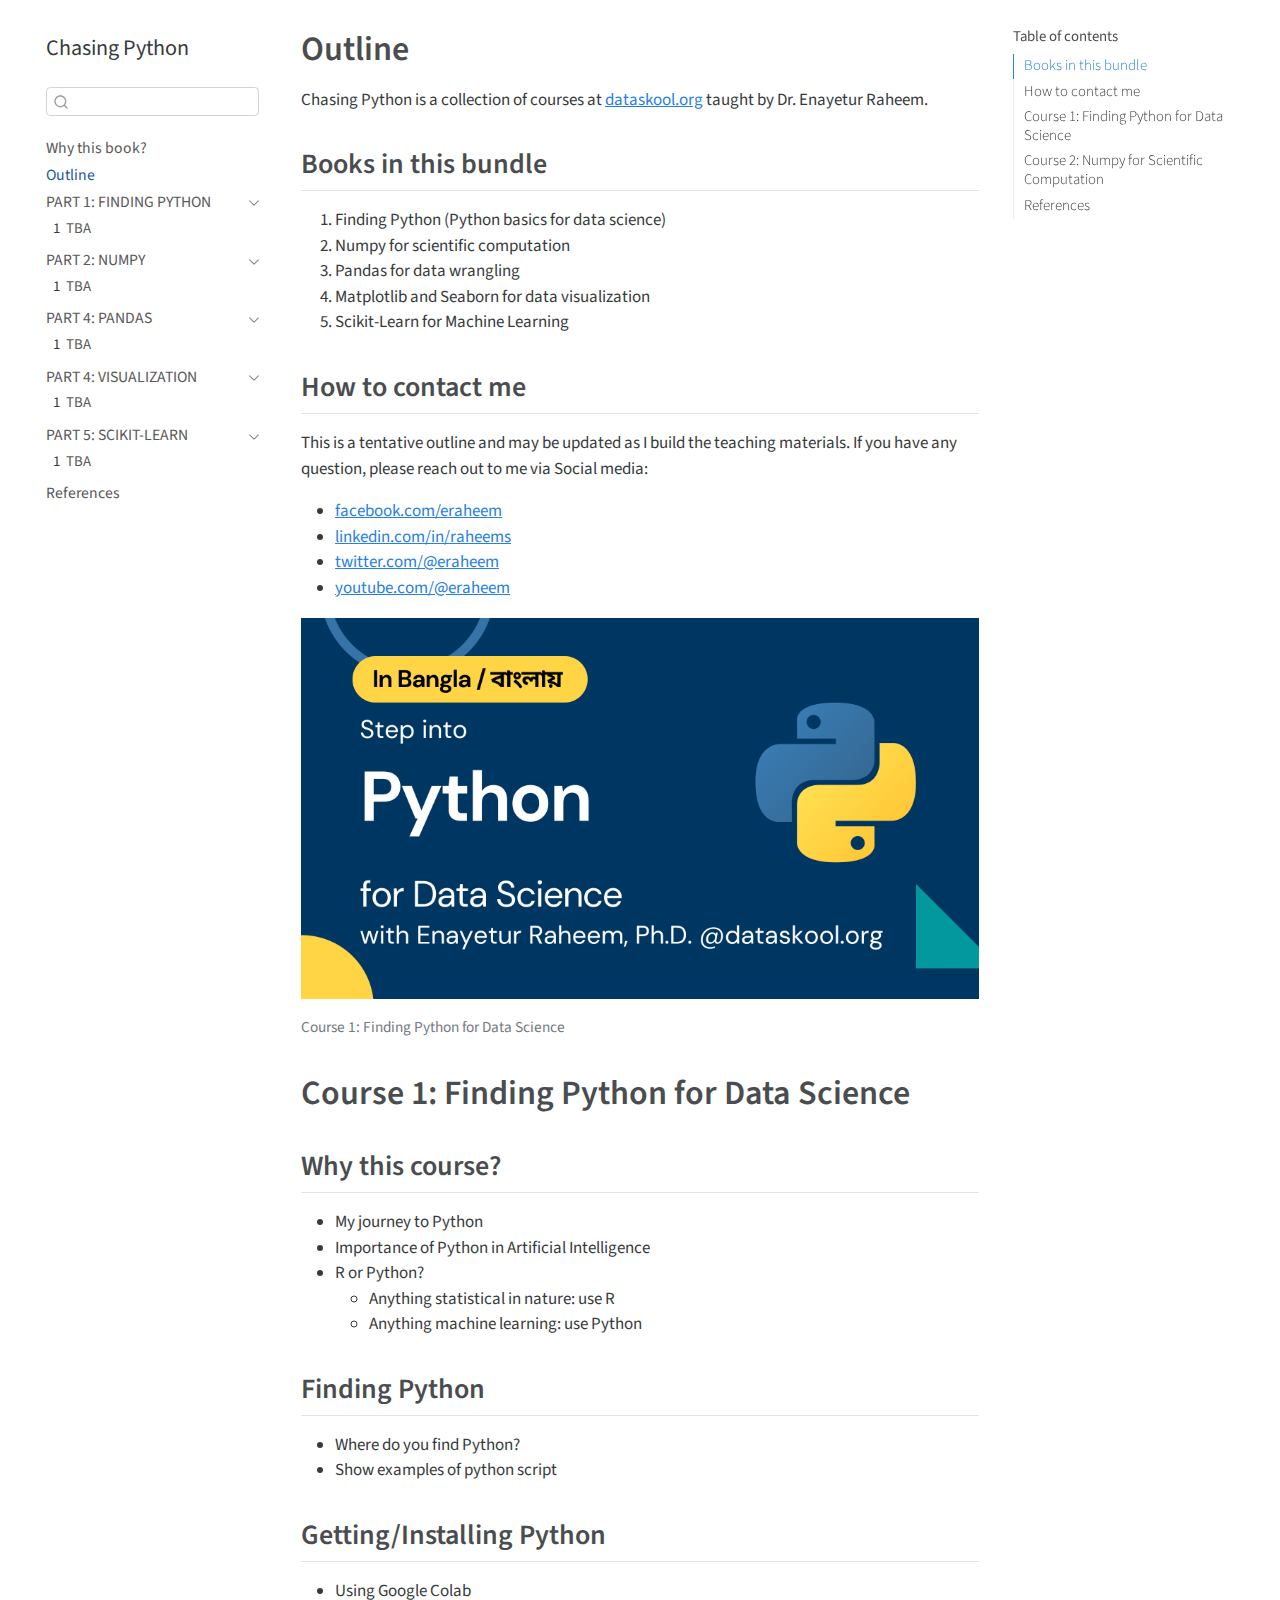
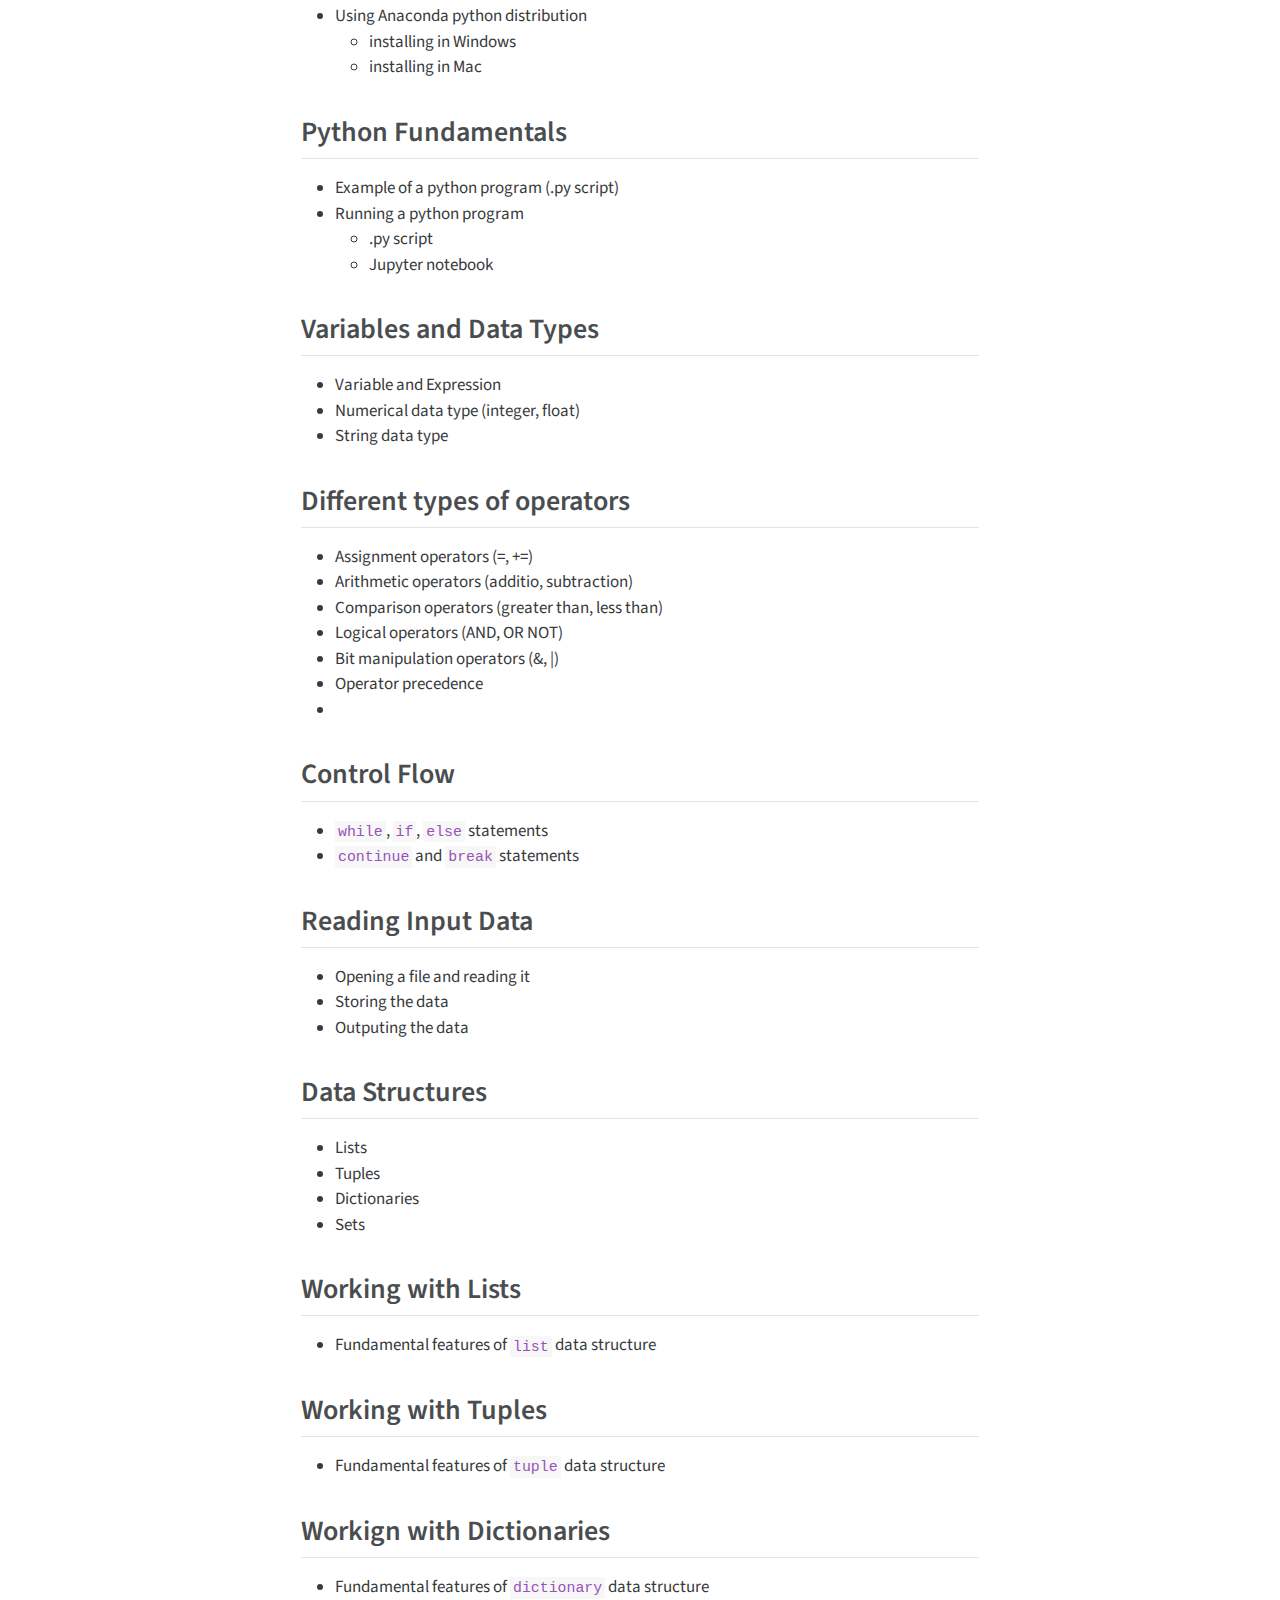
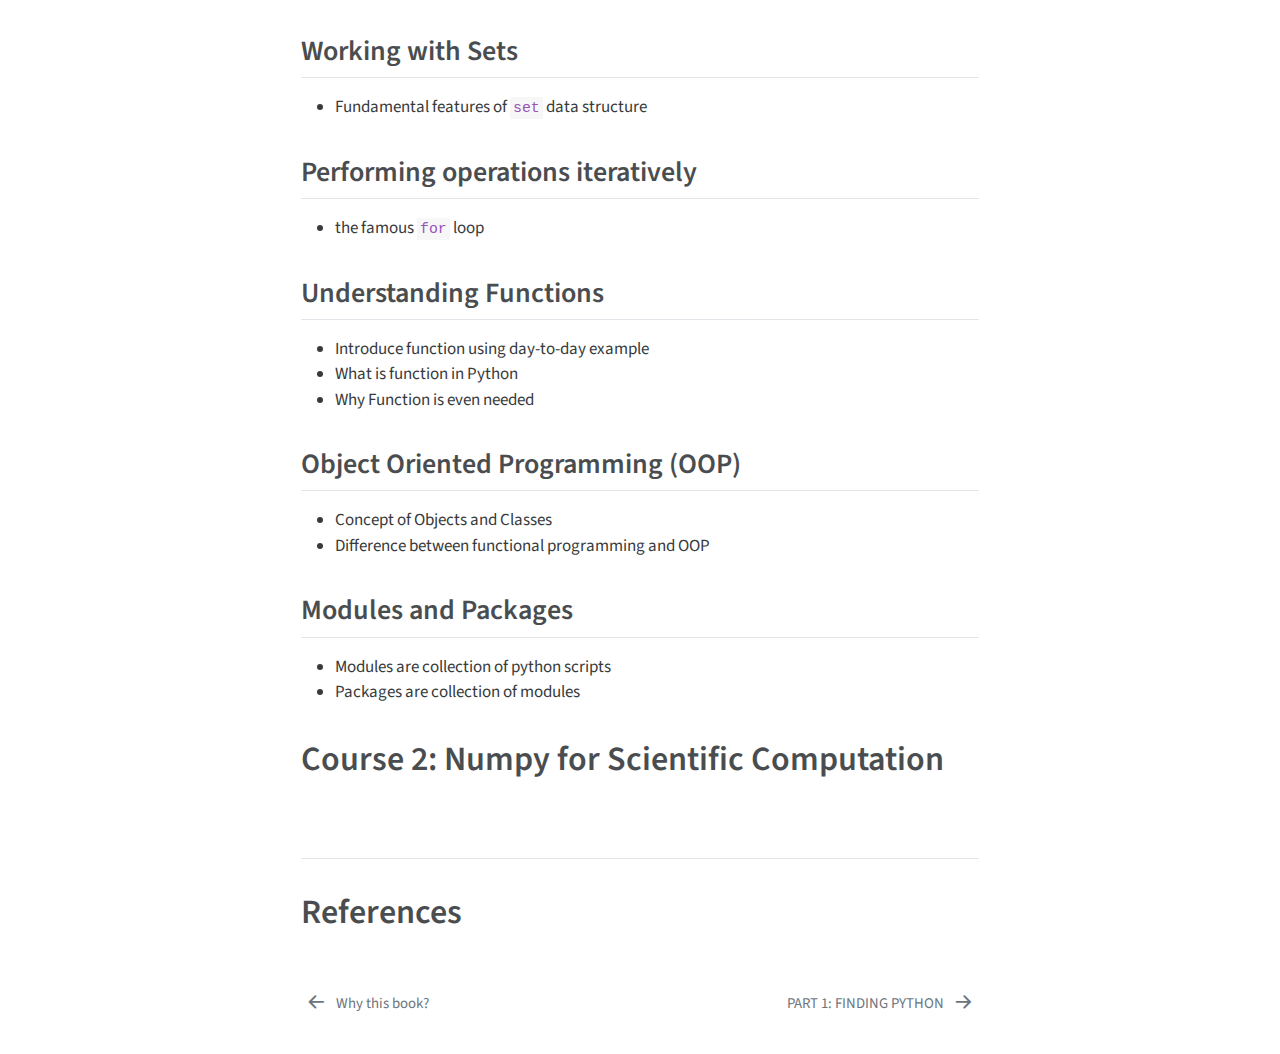
==== _book/outline.html @ 597167da "updated organization" ====
<!DOCTYPE html>
<html xmlns="http://www.w3.org/1999/xhtml" lang="en" xml:lang="en"><head>

<meta charset="utf-8">
<meta name="generator" content="quarto-1.3.353">

<meta name="viewport" content="width=device-width, initial-scale=1.0, user-scalable=yes">


<title>Chasing Python - Outline</title>
<style>
code{white-space: pre-wrap;}
span.smallcaps{font-variant: small-caps;}
div.columns{display: flex; gap: min(4vw, 1.5em);}
div.column{flex: auto; overflow-x: auto;}
div.hanging-indent{margin-left: 1.5em; text-indent: -1.5em;}
ul.task-list{list-style: none;}
ul.task-list li input[type="checkbox"] {
  width: 0.8em;
  margin: 0 0.8em 0.2em -1em; /* quarto-specific, see https://github.com/quarto-dev/quarto-cli/issues/4556 */ 
  vertical-align: middle;
}
/* CSS for citations */
div.csl-bib-body { }
div.csl-entry {
  clear: both;
}
.hanging-indent div.csl-entry {
  margin-left:2em;
  text-indent:-2em;
}
div.csl-left-margin {
  min-width:2em;
  float:left;
}
div.csl-right-inline {
  margin-left:2em;
  padding-left:1em;
}
div.csl-indent {
  margin-left: 2em;
}</style>


<script src="site_libs/quarto-nav/quarto-nav.js"></script>
<script src="site_libs/quarto-nav/headroom.min.js"></script>
<script src="site_libs/clipboard/clipboard.min.js"></script>
<script src="site_libs/quarto-search/autocomplete.umd.js"></script>
<script src="site_libs/quarto-search/fuse.min.js"></script>
<script src="site_libs/quarto-search/quarto-search.js"></script>
<meta name="quarto:offset" content="./">
<link href="./python.html" rel="next">
<link href="./index.html" rel="prev">
<script src="site_libs/quarto-html/quarto.js"></script>
<script src="site_libs/quarto-html/popper.min.js"></script>
<script src="site_libs/quarto-html/tippy.umd.min.js"></script>
<script src="site_libs/quarto-html/anchor.min.js"></script>
<link href="site_libs/quarto-html/tippy.css" rel="stylesheet">
<link href="site_libs/quarto-html/quarto-syntax-highlighting.css" rel="stylesheet" id="quarto-text-highlighting-styles">
<script src="site_libs/bootstrap/bootstrap.min.js"></script>
<link href="site_libs/bootstrap/bootstrap-icons.css" rel="stylesheet">
<link href="site_libs/bootstrap/bootstrap.min.css" rel="stylesheet" id="quarto-bootstrap" data-mode="light">
<script id="quarto-search-options" type="application/json">{
  "location": "sidebar",
  "copy-button": false,
  "collapse-after": 3,
  "panel-placement": "start",
  "type": "textbox",
  "limit": 20,
  "language": {
    "search-no-results-text": "No results",
    "search-matching-documents-text": "matching documents",
    "search-copy-link-title": "Copy link to search",
    "search-hide-matches-text": "Hide additional matches",
    "search-more-match-text": "more match in this document",
    "search-more-matches-text": "more matches in this document",
    "search-clear-button-title": "Clear",
    "search-detached-cancel-button-title": "Cancel",
    "search-submit-button-title": "Submit"
  }
}</script>


</head>

<body class="nav-sidebar floating">

<div id="quarto-search-results"></div>
  <header id="quarto-header" class="headroom fixed-top">
  <nav class="quarto-secondary-nav">
    <div class="container-fluid d-flex">
      <button type="button" class="quarto-btn-toggle btn" data-bs-toggle="collapse" data-bs-target="#quarto-sidebar,#quarto-sidebar-glass" aria-controls="quarto-sidebar" aria-expanded="false" aria-label="Toggle sidebar navigation" onclick="if (window.quartoToggleHeadroom) { window.quartoToggleHeadroom(); }">
        <i class="bi bi-layout-text-sidebar-reverse"></i>
      </button>
      <nav class="quarto-page-breadcrumbs" aria-label="breadcrumb"><ol class="breadcrumb"><li class="breadcrumb-item"><a href="./outline.html">Outline</a></li></ol></nav>
      <a class="flex-grow-1" role="button" data-bs-toggle="collapse" data-bs-target="#quarto-sidebar,#quarto-sidebar-glass" aria-controls="quarto-sidebar" aria-expanded="false" aria-label="Toggle sidebar navigation" onclick="if (window.quartoToggleHeadroom) { window.quartoToggleHeadroom(); }">      
      </a>
      <button type="button" class="btn quarto-search-button" aria-label="Search" onclick="window.quartoOpenSearch();">
        <i class="bi bi-search"></i>
      </button>
    </div>
  </nav>
</header>
<!-- content -->
<div id="quarto-content" class="quarto-container page-columns page-rows-contents page-layout-article">
<!-- sidebar -->
  <nav id="quarto-sidebar" class="sidebar collapse collapse-horizontal sidebar-navigation floating overflow-auto">
    <div class="pt-lg-2 mt-2 text-left sidebar-header">
    <div class="sidebar-title mb-0 py-0">
      <a href="./">Chasing Python</a> 
    </div>
      </div>
        <div class="mt-2 flex-shrink-0 align-items-center">
        <div class="sidebar-search">
        <div id="quarto-search" class="" title="Search"></div>
        </div>
        </div>
    <div class="sidebar-menu-container"> 
    <ul class="list-unstyled mt-1">
        <li class="sidebar-item">
  <div class="sidebar-item-container"> 
  <a href="./index.html" class="sidebar-item-text sidebar-link">
 <span class="menu-text">Why this book?</span></a>
  </div>
</li>
        <li class="sidebar-item">
  <div class="sidebar-item-container"> 
  <a href="./outline.html" class="sidebar-item-text sidebar-link active">
 <span class="menu-text">Outline</span></a>
  </div>
</li>
        <li class="sidebar-item sidebar-item-section">
      <div class="sidebar-item-container"> 
            <a href="./python.html" class="sidebar-item-text sidebar-link">
 <span class="menu-text">PART 1: FINDING PYTHON</span></a>
          <a class="sidebar-item-toggle text-start" data-bs-toggle="collapse" data-bs-target="#quarto-sidebar-section-1" aria-expanded="true" aria-label="Toggle section">
            <i class="bi bi-chevron-right ms-2"></i>
          </a> 
      </div>
      <ul id="quarto-sidebar-section-1" class="collapse list-unstyled sidebar-section depth1 show">  
          <li class="sidebar-item">
  <div class="sidebar-item-container"> 
  <a href="./tba.html" class="sidebar-item-text sidebar-link">
 <span class="menu-text"><span class="chapter-number">1</span>&nbsp; <span class="chapter-title">TBA</span></span></a>
  </div>
</li>
      </ul>
  </li>
        <li class="sidebar-item sidebar-item-section">
      <div class="sidebar-item-container"> 
            <a href="./numpy.html" class="sidebar-item-text sidebar-link">
 <span class="menu-text">PART 2: NUMPY</span></a>
          <a class="sidebar-item-toggle text-start" data-bs-toggle="collapse" data-bs-target="#quarto-sidebar-section-2" aria-expanded="true" aria-label="Toggle section">
            <i class="bi bi-chevron-right ms-2"></i>
          </a> 
      </div>
      <ul id="quarto-sidebar-section-2" class="collapse list-unstyled sidebar-section depth1 show">  
          <li class="sidebar-item">
  <div class="sidebar-item-container"> 
  <a href="./tba.html" class="sidebar-item-text sidebar-link">
 <span class="menu-text"><span class="chapter-number">1</span>&nbsp; <span class="chapter-title">TBA</span></span></a>
  </div>
</li>
      </ul>
  </li>
        <li class="sidebar-item sidebar-item-section">
      <div class="sidebar-item-container"> 
            <a href="./pandas.html" class="sidebar-item-text sidebar-link">
 <span class="menu-text">PART 4: PANDAS</span></a>
          <a class="sidebar-item-toggle text-start" data-bs-toggle="collapse" data-bs-target="#quarto-sidebar-section-3" aria-expanded="true" aria-label="Toggle section">
            <i class="bi bi-chevron-right ms-2"></i>
          </a> 
      </div>
      <ul id="quarto-sidebar-section-3" class="collapse list-unstyled sidebar-section depth1 show">  
          <li class="sidebar-item">
  <div class="sidebar-item-container"> 
  <a href="./tba.html" class="sidebar-item-text sidebar-link">
 <span class="menu-text"><span class="chapter-number">1</span>&nbsp; <span class="chapter-title">TBA</span></span></a>
  </div>
</li>
      </ul>
  </li>
        <li class="sidebar-item sidebar-item-section">
      <div class="sidebar-item-container"> 
            <a href="./viz.html" class="sidebar-item-text sidebar-link">
 <span class="menu-text">PART 4: VISUALIZATION</span></a>
          <a class="sidebar-item-toggle text-start" data-bs-toggle="collapse" data-bs-target="#quarto-sidebar-section-4" aria-expanded="true" aria-label="Toggle section">
            <i class="bi bi-chevron-right ms-2"></i>
          </a> 
      </div>
      <ul id="quarto-sidebar-section-4" class="collapse list-unstyled sidebar-section depth1 show">  
          <li class="sidebar-item">
  <div class="sidebar-item-container"> 
  <a href="./tba.html" class="sidebar-item-text sidebar-link">
 <span class="menu-text"><span class="chapter-number">1</span>&nbsp; <span class="chapter-title">TBA</span></span></a>
  </div>
</li>
      </ul>
  </li>
        <li class="sidebar-item sidebar-item-section">
      <div class="sidebar-item-container"> 
            <a href="./sklearn.html" class="sidebar-item-text sidebar-link">
 <span class="menu-text">PART 5: SCIKIT-LEARN</span></a>
          <a class="sidebar-item-toggle text-start" data-bs-toggle="collapse" data-bs-target="#quarto-sidebar-section-5" aria-expanded="true" aria-label="Toggle section">
            <i class="bi bi-chevron-right ms-2"></i>
          </a> 
      </div>
      <ul id="quarto-sidebar-section-5" class="collapse list-unstyled sidebar-section depth1 show">  
          <li class="sidebar-item">
  <div class="sidebar-item-container"> 
  <a href="./tba.html" class="sidebar-item-text sidebar-link">
 <span class="menu-text"><span class="chapter-number">1</span>&nbsp; <span class="chapter-title">TBA</span></span></a>
  </div>
</li>
      </ul>
  </li>
        <li class="sidebar-item">
  <div class="sidebar-item-container"> 
  <a href="./references.html" class="sidebar-item-text sidebar-link">
 <span class="menu-text">References</span></a>
  </div>
</li>
    </ul>
    </div>
</nav>
<div id="quarto-sidebar-glass" data-bs-toggle="collapse" data-bs-target="#quarto-sidebar,#quarto-sidebar-glass"></div>
<!-- margin-sidebar -->
    <div id="quarto-margin-sidebar" class="sidebar margin-sidebar">
        <nav id="TOC" role="doc-toc" class="toc-active">
    <h2 id="toc-title">Table of contents</h2>
   
  <ul>
  <li><a href="#books-in-this-bundle" id="toc-books-in-this-bundle" class="nav-link active" data-scroll-target="#books-in-this-bundle">Books in this bundle</a></li>
  <li><a href="#how-to-contact-me" id="toc-how-to-contact-me" class="nav-link" data-scroll-target="#how-to-contact-me">How to contact me</a></li>
  <li><a href="#course-1-finding-python-for-data-science" id="toc-course-1-finding-python-for-data-science" class="nav-link" data-scroll-target="#course-1-finding-python-for-data-science">Course 1: Finding Python for Data Science</a>
  <ul class="collapse">
  <li><a href="#why-this-course" id="toc-why-this-course" class="nav-link" data-scroll-target="#why-this-course">Why this course?</a></li>
  <li><a href="#finding-python" id="toc-finding-python" class="nav-link" data-scroll-target="#finding-python">Finding Python</a></li>
  <li><a href="#gettinginstalling-python" id="toc-gettinginstalling-python" class="nav-link" data-scroll-target="#gettinginstalling-python">Getting/Installing Python</a></li>
  <li><a href="#python-fundamentals" id="toc-python-fundamentals" class="nav-link" data-scroll-target="#python-fundamentals">Python Fundamentals</a></li>
  <li><a href="#variables-and-data-types" id="toc-variables-and-data-types" class="nav-link" data-scroll-target="#variables-and-data-types">Variables and Data Types</a></li>
  <li><a href="#different-types-of-operators" id="toc-different-types-of-operators" class="nav-link" data-scroll-target="#different-types-of-operators">Different types of operators</a></li>
  <li><a href="#control-flow" id="toc-control-flow" class="nav-link" data-scroll-target="#control-flow">Control Flow</a></li>
  <li><a href="#reading-input-data" id="toc-reading-input-data" class="nav-link" data-scroll-target="#reading-input-data">Reading Input Data</a></li>
  <li><a href="#data-structures" id="toc-data-structures" class="nav-link" data-scroll-target="#data-structures">Data Structures</a></li>
  <li><a href="#working-with-lists" id="toc-working-with-lists" class="nav-link" data-scroll-target="#working-with-lists">Working with Lists</a></li>
  <li><a href="#working-with-tuples" id="toc-working-with-tuples" class="nav-link" data-scroll-target="#working-with-tuples">Working with Tuples</a></li>
  <li><a href="#workign-with-dictionaries" id="toc-workign-with-dictionaries" class="nav-link" data-scroll-target="#workign-with-dictionaries">Workign with Dictionaries</a></li>
  <li><a href="#working-with-sets" id="toc-working-with-sets" class="nav-link" data-scroll-target="#working-with-sets">Working with Sets</a></li>
  <li><a href="#performing-operations-iteratively" id="toc-performing-operations-iteratively" class="nav-link" data-scroll-target="#performing-operations-iteratively">Performing operations iteratively</a></li>
  <li><a href="#understanding-functions" id="toc-understanding-functions" class="nav-link" data-scroll-target="#understanding-functions">Understanding Functions</a></li>
  <li><a href="#object-oriented-programming-oop" id="toc-object-oriented-programming-oop" class="nav-link" data-scroll-target="#object-oriented-programming-oop">Object Oriented Programming (OOP)</a></li>
  <li><a href="#modules-and-packages" id="toc-modules-and-packages" class="nav-link" data-scroll-target="#modules-and-packages">Modules and Packages</a></li>
  </ul></li>
  <li><a href="#course-2-numpy-for-scientific-computation" id="toc-course-2-numpy-for-scientific-computation" class="nav-link" data-scroll-target="#course-2-numpy-for-scientific-computation">Course 2: Numpy for Scientific Computation</a>
  <ul class="collapse">
  <li><a href="#section" id="toc-section" class="nav-link" data-scroll-target="#section"></a></li>
  </ul></li>
  <li><a href="#references" id="toc-references" class="nav-link" data-scroll-target="#references">References</a></li>
  </ul>
</nav>
    </div>
<!-- main -->
<main class="content" id="quarto-document-content">

<header id="title-block-header" class="quarto-title-block default">
<div class="quarto-title">
<h1 class="title">Outline</h1>
</div>



<div class="quarto-title-meta">

    
  
    
  </div>
  

</header>

<p>Chasing Python is a collection of courses at <a href="https://dataskool.org/courses/python" target="_blank">dataskool.org</a> taught by Dr.&nbsp;Enayetur Raheem.</p>
<section id="books-in-this-bundle" class="level2">
<h2 class="anchored" data-anchor-id="books-in-this-bundle">Books in this bundle</h2>
<ol type="1">
<li>Finding Python (Python basics for data science)</li>
<li>Numpy for scientific computation</li>
<li>Pandas for data wrangling</li>
<li>Matplotlib and Seaborn for data visualization</li>
<li>Scikit-Learn for Machine Learning</li>
</ol>
</section>
<section id="how-to-contact-me" class="level2">
<h2 class="anchored" data-anchor-id="how-to-contact-me">How to contact me</h2>
<p>This is a tentative outline and may be updated as I build the teaching materials. If you have any question, please reach out to me via Social media:</p>
<ul>
<li><a href="https://facebook.com/eraheem" target="_blank">facebook.com/eraheem</a></li>
<li><a href="https://linkedin.com/in/raheems" target="_blank">linkedin.com/in/raheems</a></li>
<li><a href="https://twitter.com/@eraheem" target="_blank">twitter.com/@eraheem</a></li>
<li><a href="https://youtube.com/@eraheem" target="_blank">youtube.com/@eraheem</a></li>
</ul>
<div class="quarto-figure quarto-figure-center">
<figure class="figure">
<p><img src="images/python-course-card.png" class="img-fluid figure-img"></p>
<figcaption class="figure-caption">Course 1: Finding Python for Data Science</figcaption>
</figure>
</div>
</section>
<section id="course-1-finding-python-for-data-science" class="level1">
<h1>Course 1: Finding Python for Data Science</h1>
<section id="why-this-course" class="level2">
<h2 class="anchored" data-anchor-id="why-this-course">Why this course?</h2>
<ul>
<li>My journey to Python</li>
<li>Importance of Python in Artificial Intelligence</li>
<li>R or Python?
<ul>
<li>Anything statistical in nature: use R</li>
<li>Anything machine learning: use Python</li>
</ul></li>
</ul>
</section>
<section id="finding-python" class="level2">
<h2 class="anchored" data-anchor-id="finding-python">Finding Python</h2>
<ul>
<li>Where do you find Python?</li>
<li>Show examples of python script</li>
</ul>
</section>
<section id="gettinginstalling-python" class="level2">
<h2 class="anchored" data-anchor-id="gettinginstalling-python">Getting/Installing Python</h2>
<ul>
<li>Using Google Colab</li>
<li>Using Anaconda python distribution
<ul>
<li>installing in Windows</li>
<li>installing in Mac</li>
</ul></li>
</ul>
</section>
<section id="python-fundamentals" class="level2">
<h2 class="anchored" data-anchor-id="python-fundamentals">Python Fundamentals</h2>
<ul>
<li>Example of a python program (.py script)</li>
<li>Running a python program
<ul>
<li>.py script</li>
<li>Jupyter notebook</li>
</ul></li>
</ul>
</section>
<section id="variables-and-data-types" class="level2">
<h2 class="anchored" data-anchor-id="variables-and-data-types">Variables and Data Types</h2>
<ul>
<li>Variable and Expression</li>
<li>Numerical data type (integer, float)</li>
<li>String data type</li>
</ul>
</section>
<section id="different-types-of-operators" class="level2">
<h2 class="anchored" data-anchor-id="different-types-of-operators">Different types of operators</h2>
<ul>
<li>Assignment operators (=, +=)</li>
<li>Arithmetic operators (additio, subtraction)</li>
<li>Comparison operators (greater than, less than)</li>
<li>Logical operators (AND, OR NOT)</li>
<li>Bit manipulation operators (&amp;, |)</li>
<li>Operator precedence</li>
<li></li>
</ul>
</section>
<section id="control-flow" class="level2">
<h2 class="anchored" data-anchor-id="control-flow">Control Flow</h2>
<ul>
<li><code>while</code>, <code>if</code>, <code>else</code> statements</li>
<li><code>continue</code> and <code>break</code> statements</li>
</ul>
</section>
<section id="reading-input-data" class="level2">
<h2 class="anchored" data-anchor-id="reading-input-data">Reading Input Data</h2>
<ul>
<li>Opening a file and reading it</li>
<li>Storing the data</li>
<li>Outputing the data</li>
</ul>
</section>
<section id="data-structures" class="level2">
<h2 class="anchored" data-anchor-id="data-structures">Data Structures</h2>
<ul>
<li>Lists</li>
<li>Tuples</li>
<li>Dictionaries</li>
<li>Sets</li>
</ul>
</section>
<section id="working-with-lists" class="level2">
<h2 class="anchored" data-anchor-id="working-with-lists">Working with Lists</h2>
<ul>
<li>Fundamental features of <code>list</code> data structure</li>
</ul>
</section>
<section id="working-with-tuples" class="level2">
<h2 class="anchored" data-anchor-id="working-with-tuples">Working with Tuples</h2>
<ul>
<li>Fundamental features of <code>tuple</code> data structure</li>
</ul>
</section>
<section id="workign-with-dictionaries" class="level2">
<h2 class="anchored" data-anchor-id="workign-with-dictionaries">Workign with Dictionaries</h2>
<ul>
<li>Fundamental features of <code>dictionary</code> data structure</li>
</ul>
</section>
<section id="working-with-sets" class="level2">
<h2 class="anchored" data-anchor-id="working-with-sets">Working with Sets</h2>
<ul>
<li>Fundamental features of <code>set</code> data structure</li>
</ul>
</section>
<section id="performing-operations-iteratively" class="level2">
<h2 class="anchored" data-anchor-id="performing-operations-iteratively">Performing operations iteratively</h2>
<ul>
<li>the famous <code>for</code> loop</li>
</ul>
</section>
<section id="understanding-functions" class="level2">
<h2 class="anchored" data-anchor-id="understanding-functions">Understanding Functions</h2>
<ul>
<li>Introduce function using day-to-day example</li>
<li>What is function in Python</li>
<li>Why Function is even needed</li>
</ul>
</section>
<section id="object-oriented-programming-oop" class="level2">
<h2 class="anchored" data-anchor-id="object-oriented-programming-oop">Object Oriented Programming (OOP)</h2>
<ul>
<li>Concept of Objects and Classes</li>
<li>Difference between functional programming and OOP</li>
</ul>
</section>
<section id="modules-and-packages" class="level2">
<h2 class="anchored" data-anchor-id="modules-and-packages">Modules and Packages</h2>
<ul>
<li>Modules are collection of python scripts</li>
<li>Packages are collection of modules</li>
</ul>
</section>
</section>
<section id="course-2-numpy-for-scientific-computation" class="level1">
<h1>Course 2: Numpy for Scientific Computation</h1>
<section id="section" class="level2">
<h2 class="anchored" data-anchor-id="section"></h2>
</section>
</section>
<section id="references" class="level1 unnumbered">
<h1 class="unnumbered">References</h1>
<div id="refs" role="list" style="display: none">

</div>


</section>

</main> <!-- /main -->
<script id="quarto-html-after-body" type="application/javascript">
window.document.addEventListener("DOMContentLoaded", function (event) {
  const toggleBodyColorMode = (bsSheetEl) => {
    const mode = bsSheetEl.getAttribute("data-mode");
    const bodyEl = window.document.querySelector("body");
    if (mode === "dark") {
      bodyEl.classList.add("quarto-dark");
      bodyEl.classList.remove("quarto-light");
    } else {
      bodyEl.classList.add("quarto-light");
      bodyEl.classList.remove("quarto-dark");
    }
  }
  const toggleBodyColorPrimary = () => {
    const bsSheetEl = window.document.querySelector("link#quarto-bootstrap");
    if (bsSheetEl) {
      toggleBodyColorMode(bsSheetEl);
    }
  }
  toggleBodyColorPrimary();  
  const icon = "";
  const anchorJS = new window.AnchorJS();
  anchorJS.options = {
    placement: 'right',
    icon: icon
  };
  anchorJS.add('.anchored');
  const isCodeAnnotation = (el) => {
    for (const clz of el.classList) {
      if (clz.startsWith('code-annotation-')) {                     
        return true;
      }
    }
    return false;
  }
  const clipboard = new window.ClipboardJS('.code-copy-button', {
    text: function(trigger) {
      const codeEl = trigger.previousElementSibling.cloneNode(true);
      for (const childEl of codeEl.children) {
        if (isCodeAnnotation(childEl)) {
          childEl.remove();
        }
      }
      return codeEl.innerText;
    }
  });
  clipboard.on('success', function(e) {
    // button target
    const button = e.trigger;
    // don't keep focus
    button.blur();
    // flash "checked"
    button.classList.add('code-copy-button-checked');
    var currentTitle = button.getAttribute("title");
    button.setAttribute("title", "Copied!");
    let tooltip;
    if (window.bootstrap) {
      button.setAttribute("data-bs-toggle", "tooltip");
      button.setAttribute("data-bs-placement", "left");
      button.setAttribute("data-bs-title", "Copied!");
      tooltip = new bootstrap.Tooltip(button, 
        { trigger: "manual", 
          customClass: "code-copy-button-tooltip",
          offset: [0, -8]});
      tooltip.show();    
    }
    setTimeout(function() {
      if (tooltip) {
        tooltip.hide();
        button.removeAttribute("data-bs-title");
        button.removeAttribute("data-bs-toggle");
        button.removeAttribute("data-bs-placement");
      }
      button.setAttribute("title", currentTitle);
      button.classList.remove('code-copy-button-checked');
    }, 1000);
    // clear code selection
    e.clearSelection();
  });
  function tippyHover(el, contentFn) {
    const config = {
      allowHTML: true,
      content: contentFn,
      maxWidth: 500,
      delay: 100,
      arrow: false,
      appendTo: function(el) {
          return el.parentElement;
      },
      interactive: true,
      interactiveBorder: 10,
      theme: 'quarto',
      placement: 'bottom-start'
    };
    window.tippy(el, config); 
  }
  const noterefs = window.document.querySelectorAll('a[role="doc-noteref"]');
  for (var i=0; i<noterefs.length; i++) {
    const ref = noterefs[i];
    tippyHover(ref, function() {
      // use id or data attribute instead here
      let href = ref.getAttribute('data-footnote-href') || ref.getAttribute('href');
      try { href = new URL(href).hash; } catch {}
      const id = href.replace(/^#\/?/, "");
      const note = window.document.getElementById(id);
      return note.innerHTML;
    });
  }
      let selectedAnnoteEl;
      const selectorForAnnotation = ( cell, annotation) => {
        let cellAttr = 'data-code-cell="' + cell + '"';
        let lineAttr = 'data-code-annotation="' +  annotation + '"';
        const selector = 'span[' + cellAttr + '][' + lineAttr + ']';
        return selector;
      }
      const selectCodeLines = (annoteEl) => {
        const doc = window.document;
        const targetCell = annoteEl.getAttribute("data-target-cell");
        const targetAnnotation = annoteEl.getAttribute("data-target-annotation");
        const annoteSpan = window.document.querySelector(selectorForAnnotation(targetCell, targetAnnotation));
        const lines = annoteSpan.getAttribute("data-code-lines").split(",");
        const lineIds = lines.map((line) => {
          return targetCell + "-" + line;
        })
        let top = null;
        let height = null;
        let parent = null;
        if (lineIds.length > 0) {
            //compute the position of the single el (top and bottom and make a div)
            const el = window.document.getElementById(lineIds[0]);
            top = el.offsetTop;
            height = el.offsetHeight;
            parent = el.parentElement.parentElement;
          if (lineIds.length > 1) {
            const lastEl = window.document.getElementById(lineIds[lineIds.length - 1]);
            const bottom = lastEl.offsetTop + lastEl.offsetHeight;
            height = bottom - top;
          }
          if (top !== null && height !== null && parent !== null) {
            // cook up a div (if necessary) and position it 
            let div = window.document.getElementById("code-annotation-line-highlight");
            if (div === null) {
              div = window.document.createElement("div");
              div.setAttribute("id", "code-annotation-line-highlight");
              div.style.position = 'absolute';
              parent.appendChild(div);
            }
            div.style.top = top - 2 + "px";
            div.style.height = height + 4 + "px";
            let gutterDiv = window.document.getElementById("code-annotation-line-highlight-gutter");
            if (gutterDiv === null) {
              gutterDiv = window.document.createElement("div");
              gutterDiv.setAttribute("id", "code-annotation-line-highlight-gutter");
              gutterDiv.style.position = 'absolute';
              const codeCell = window.document.getElementById(targetCell);
              const gutter = codeCell.querySelector('.code-annotation-gutter');
              gutter.appendChild(gutterDiv);
            }
            gutterDiv.style.top = top - 2 + "px";
            gutterDiv.style.height = height + 4 + "px";
          }
          selectedAnnoteEl = annoteEl;
        }
      };
      const unselectCodeLines = () => {
        const elementsIds = ["code-annotation-line-highlight", "code-annotation-line-highlight-gutter"];
        elementsIds.forEach((elId) => {
          const div = window.document.getElementById(elId);
          if (div) {
            div.remove();
          }
        });
        selectedAnnoteEl = undefined;
      };
      // Attach click handler to the DT
      const annoteDls = window.document.querySelectorAll('dt[data-target-cell]');
      for (const annoteDlNode of annoteDls) {
        annoteDlNode.addEventListener('click', (event) => {
          const clickedEl = event.target;
          if (clickedEl !== selectedAnnoteEl) {
            unselectCodeLines();
            const activeEl = window.document.querySelector('dt[data-target-cell].code-annotation-active');
            if (activeEl) {
              activeEl.classList.remove('code-annotation-active');
            }
            selectCodeLines(clickedEl);
            clickedEl.classList.add('code-annotation-active');
          } else {
            // Unselect the line
            unselectCodeLines();
            clickedEl.classList.remove('code-annotation-active');
          }
        });
      }
  const findCites = (el) => {
    const parentEl = el.parentElement;
    if (parentEl) {
      const cites = parentEl.dataset.cites;
      if (cites) {
        return {
          el,
          cites: cites.split(' ')
        };
      } else {
        return findCites(el.parentElement)
      }
    } else {
      return undefined;
    }
  };
  var bibliorefs = window.document.querySelectorAll('a[role="doc-biblioref"]');
  for (var i=0; i<bibliorefs.length; i++) {
    const ref = bibliorefs[i];
    const citeInfo = findCites(ref);
    if (citeInfo) {
      tippyHover(citeInfo.el, function() {
        var popup = window.document.createElement('div');
        citeInfo.cites.forEach(function(cite) {
          var citeDiv = window.document.createElement('div');
          citeDiv.classList.add('hanging-indent');
          citeDiv.classList.add('csl-entry');
          var biblioDiv = window.document.getElementById('ref-' + cite);
          if (biblioDiv) {
            citeDiv.innerHTML = biblioDiv.innerHTML;
          }
          popup.appendChild(citeDiv);
        });
        return popup.innerHTML;
      });
    }
  }
});
</script>
<nav class="page-navigation">
  <div class="nav-page nav-page-previous">
      <a href="./index.html" class="pagination-link">
        <i class="bi bi-arrow-left-short"></i> <span class="nav-page-text">Why this book?</span>
      </a>          
  </div>
  <div class="nav-page nav-page-next">
      <a href="./python.html" class="pagination-link">
        <span class="nav-page-text">PART 1: FINDING PYTHON</span> <i class="bi bi-arrow-right-short"></i>
      </a>
  </div>
</nav>
</div> <!-- /content -->



</body></html>
---- _book/site_libs/quarto-html/tippy.css ----
.tippy-box[data-animation=fade][data-state=hidden]{opacity:0}[data-tippy-root]{max-width:calc(100vw - 10px)}.tippy-box{position:relative;background-color:#333;color:#fff;border-radius:4px;font-size:14px;line-height:1.4;white-space:normal;outline:0;transition-property:transform,visibility,opacity}.tippy-box[data-placement^=top]>.tippy-arrow{bottom:0}.tippy-box[data-placement^=top]>.tippy-arrow:before{bottom:-7px;left:0;border-width:8px 8px 0;border-top-color:initial;transform-origin:center top}.tippy-box[data-placement^=bottom]>.tippy-arrow{top:0}.tippy-box[data-placement^=bottom]>.tippy-arrow:before{top:-7px;left:0;border-width:0 8px 8px;border-bottom-color:initial;transform-origin:center bottom}.tippy-box[data-placement^=left]>.tippy-arrow{right:0}.tippy-box[data-placement^=left]>.tippy-arrow:before{border-width:8px 0 8px 8px;border-left-color:initial;right:-7px;transform-origin:center left}.tippy-box[data-placement^=right]>.tippy-arrow{left:0}.tippy-box[data-placement^=right]>.tippy-arrow:before{left:-7px;border-width:8px 8px 8px 0;border-right-color:initial;transform-origin:center right}.tippy-box[data-inertia][data-state=visible]{transition-timing-function:cubic-bezier(.54,1.5,.38,1.11)}.tippy-arrow{width:16px;height:16px;color:#333}.tippy-arrow:before{content:"";position:absolute;border-color:transparent;border-style:solid}.tippy-content{position:relative;padding:5px 9px;z-index:1}
---- _book/site_libs/quarto-html/quarto-syntax-highlighting.css ----
/* quarto syntax highlight colors */
:root {
  --quarto-hl-ot-color: #007020;
  --quarto-hl-at-color: #7d9029;
  --quarto-hl-ss-color: #bb6688;
  --quarto-hl-an-color: #60a0b0;
  --quarto-hl-fu-color: #06287e;
  --quarto-hl-st-color: #4070a0;
  --quarto-hl-cf-color: #007020;
  --quarto-hl-op-color: #666666;
  --quarto-hl-er-color: #ff0000;
  --quarto-hl-bn-color: #40a070;
  --quarto-hl-al-color: #ff0000;
  --quarto-hl-va-color: #19177c;
  --quarto-hl-bu-color: #008000;
  --quarto-hl-ex-color: inherit;
  --quarto-hl-pp-color: #bc7a00;
  --quarto-hl-in-color: #60a0b0;
  --quarto-hl-vs-color: #4070a0;
  --quarto-hl-wa-color: #60a0b0;
  --quarto-hl-do-color: #ba2121;
  --quarto-hl-im-color: #008000;
  --quarto-hl-ch-color: #4070a0;
  --quarto-hl-dt-color: #902000;
  --quarto-hl-fl-color: #40a070;
  --quarto-hl-co-color: #60a0b0;
  --quarto-hl-cv-color: #60a0b0;
  --quarto-hl-cn-color: #880000;
  --quarto-hl-sc-color: #4070a0;
  --quarto-hl-dv-color: #40a070;
  --quarto-hl-kw-color: #007020;
}

/* other quarto variables */
:root {
  --quarto-font-monospace: SFMono-Regular, Menlo, Monaco, Consolas, "Liberation Mono", "Courier New", monospace;
}

pre > code.sourceCode > span {
  color: #007020;
  font-style: inherit;
}

code span {
  color: #007020;
  font-style: inherit;
}

code.sourceCode > span {
  color: #007020;
  font-style: inherit;
}

div.sourceCode,
div.sourceCode pre.sourceCode {
  color: #007020;
  font-style: inherit;
}

code span.ot {
  color: #007020;
  font-style: inherit;
}

code span.at {
  color: #7d9029;
  font-style: inherit;
}

code span.ss {
  color: #bb6688;
  font-style: inherit;
}

code span.an {
  color: #60a0b0;
  font-weight: bold;
  font-style: italic;
}

code span.fu {
  color: #06287e;
  font-style: inherit;
}

code span.st {
  color: #4070a0;
  font-style: inherit;
}

code span.cf {
  color: #007020;
  font-weight: bold;
  font-style: inherit;
}

code span.op {
  color: #666666;
  font-style: inherit;
}

code span.er {
  color: #ff0000;
  font-weight: bold;
  font-style: inherit;
}

code span.bn {
  color: #40a070;
  font-style: inherit;
}

code span.al {
  color: #ff0000;
  font-weight: bold;
  font-style: inherit;
}

code span.va {
  color: #19177c;
  font-style: inherit;
}

code span.bu {
  color: #008000;
  font-style: inherit;
}

code span.ex {
  font-style: inherit;
}

code span.pp {
  color: #bc7a00;
  font-style: inherit;
}

code span.in {
  color: #60a0b0;
  font-weight: bold;
  font-style: italic;
}

code span.vs {
  color: #4070a0;
  font-style: inherit;
}

code span.wa {
  color: #60a0b0;
  font-weight: bold;
  font-style: italic;
}

code span.do {
  color: #ba2121;
  font-style: italic;
}

code span.im {
  color: #008000;
  font-weight: bold;
  font-style: inherit;
}

code span.ch {
  color: #4070a0;
  font-style: inherit;
}

code span.dt {
  color: #902000;
  font-style: inherit;
}

code span.fl {
  color: #40a070;
  font-style: inherit;
}

code span.co {
  color: #60a0b0;
  font-style: italic;
}

code span.cv {
  color: #60a0b0;
  font-weight: bold;
  font-style: italic;
}

code span.cn {
  color: #880000;
  font-style: inherit;
}

code span.sc {
  color: #4070a0;
  font-style: inherit;
}

code span.dv {
  color: #40a070;
  font-style: inherit;
}

code span.kw {
  color: #007020;
  font-weight: bold;
  font-style: inherit;
}

.prevent-inlining {
  content: "</";
}

/*# sourceMappingURL=debc5d5d77c3f9108843748ff7464032.css.map */
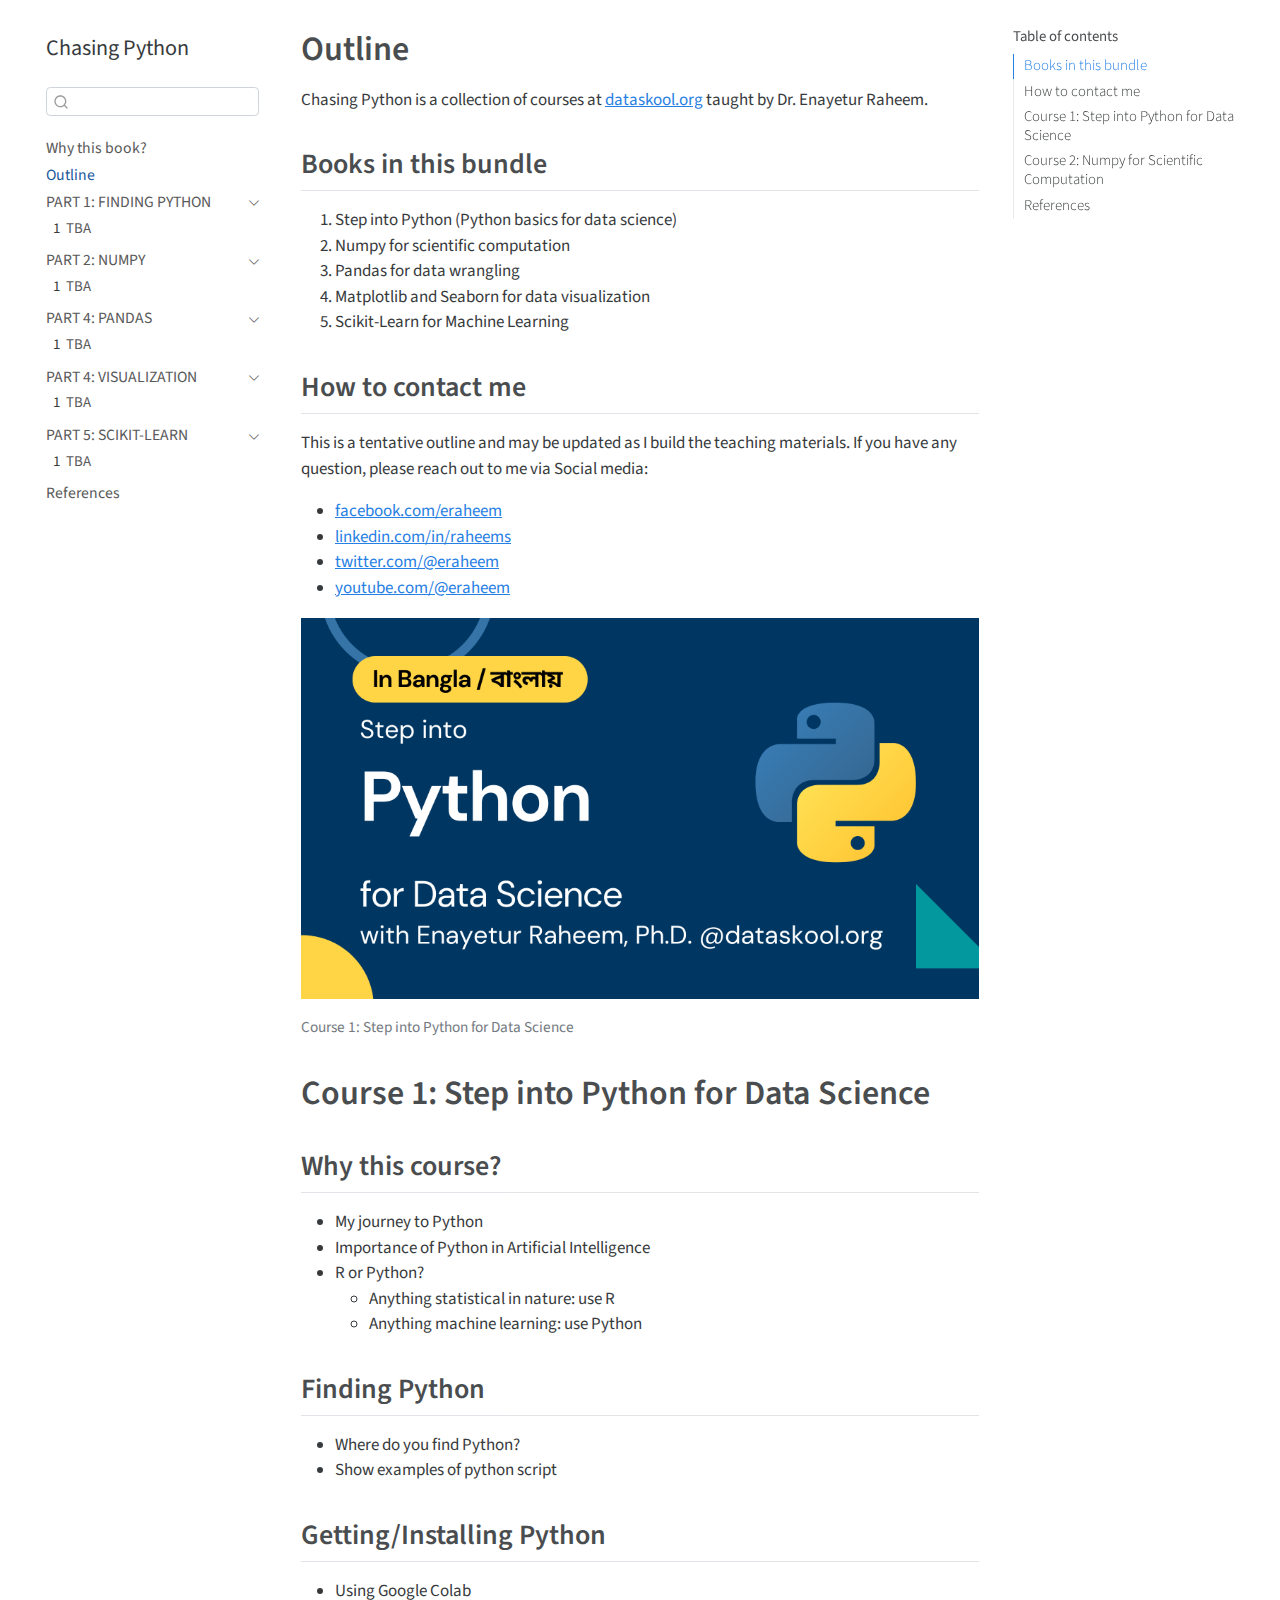
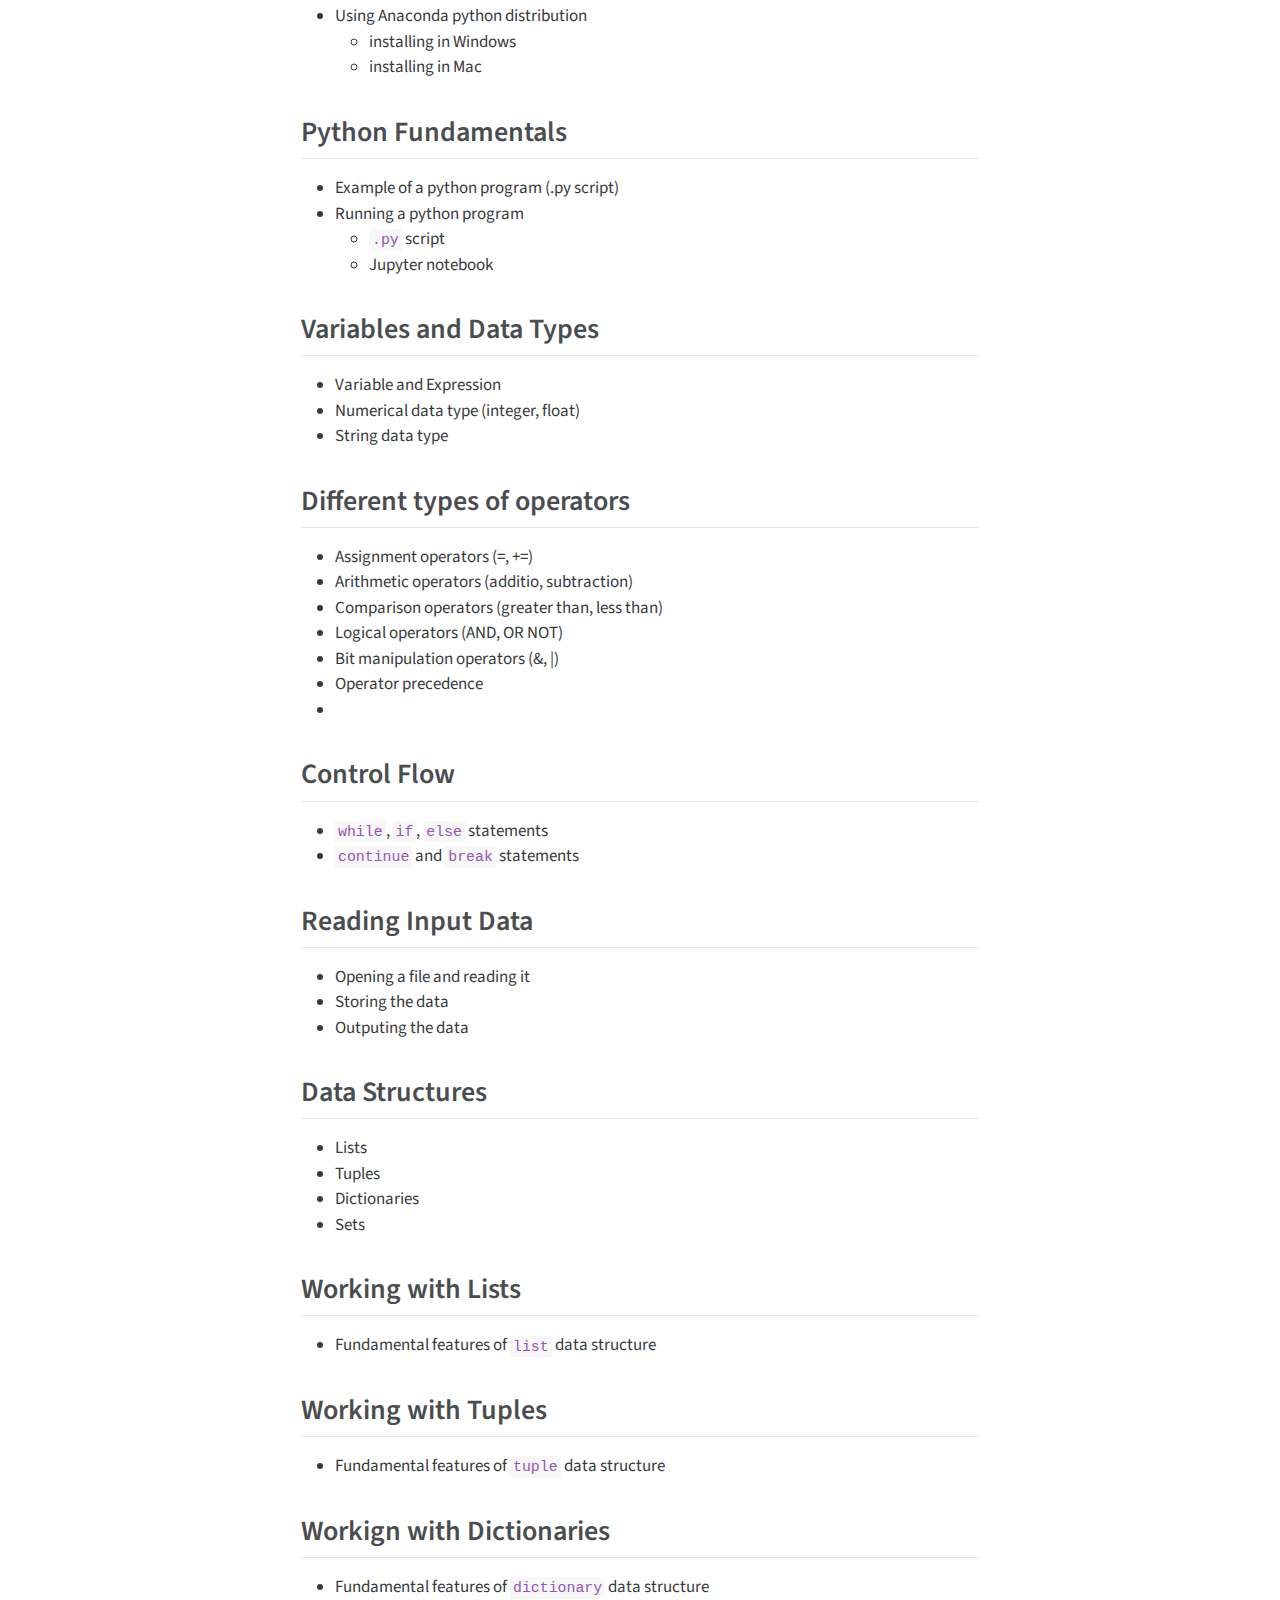
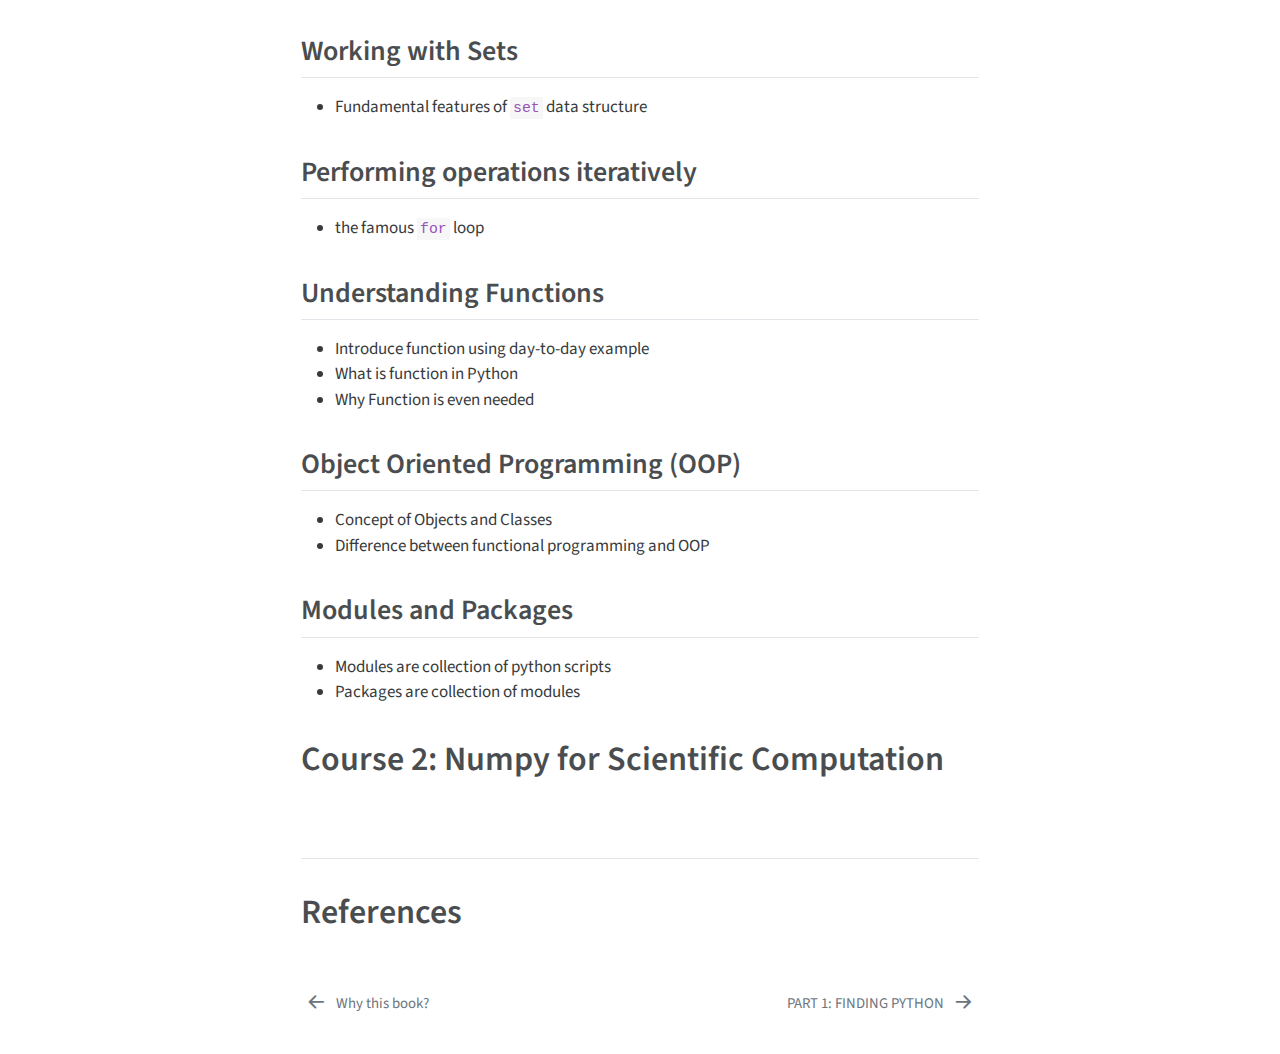
==== commit 7fcac566: "updated intro" ====
--- a/_book/outline.html
+++ b/_book/outline.html
@@ -232,7 +232,7 @@
   <ul>
   <li><a href="#books-in-this-bundle" id="toc-books-in-this-bundle" class="nav-link active" data-scroll-target="#books-in-this-bundle">Books in this bundle</a></li>
   <li><a href="#how-to-contact-me" id="toc-how-to-contact-me" class="nav-link" data-scroll-target="#how-to-contact-me">How to contact me</a></li>
-  <li><a href="#course-1-finding-python-for-data-science" id="toc-course-1-finding-python-for-data-science" class="nav-link" data-scroll-target="#course-1-finding-python-for-data-science">Course 1: Finding Python for Data Science</a>
+  <li><a href="#course-1-step-into-python-for-data-science" id="toc-course-1-step-into-python-for-data-science" class="nav-link" data-scroll-target="#course-1-step-into-python-for-data-science">Course 1: Step into Python for Data Science</a>
   <ul class="collapse">
   <li><a href="#why-this-course" id="toc-why-this-course" class="nav-link" data-scroll-target="#why-this-course">Why this course?</a></li>
   <li><a href="#finding-python" id="toc-finding-python" class="nav-link" data-scroll-target="#finding-python">Finding Python</a></li>
@@ -284,7 +284,7 @@
 <section id="books-in-this-bundle" class="level2">
 <h2 class="anchored" data-anchor-id="books-in-this-bundle">Books in this bundle</h2>
 <ol type="1">
-<li>Finding Python (Python basics for data science)</li>
+<li>Step into Python (Python basics for data science)</li>
 <li>Numpy for scientific computation</li>
 <li>Pandas for data wrangling</li>
 <li>Matplotlib and Seaborn for data visualization</li>
@@ -303,12 +303,12 @@
 <div class="quarto-figure quarto-figure-center">
 <figure class="figure">
 <p><img src="images/python-course-card.png" class="img-fluid figure-img"></p>
-<figcaption class="figure-caption">Course 1: Finding Python for Data Science</figcaption>
+<figcaption class="figure-caption">Course 1: Step into Python for Data Science</figcaption>
 </figure>
 </div>
 </section>
-<section id="course-1-finding-python-for-data-science" class="level1">
-<h1>Course 1: Finding Python for Data Science</h1>
+<section id="course-1-step-into-python-for-data-science" class="level1">
+<h1>Course 1: Step into Python for Data Science</h1>
 <section id="why-this-course" class="level2">
 <h2 class="anchored" data-anchor-id="why-this-course">Why this course?</h2>
 <ul>
@@ -345,7 +345,7 @@
 <li>Example of a python program (.py script)</li>
 <li>Running a python program
 <ul>
-<li>.py script</li>
+<li><code>.py</code> script</li>
 <li>Jupyter notebook</li>
 </ul></li>
 </ul>
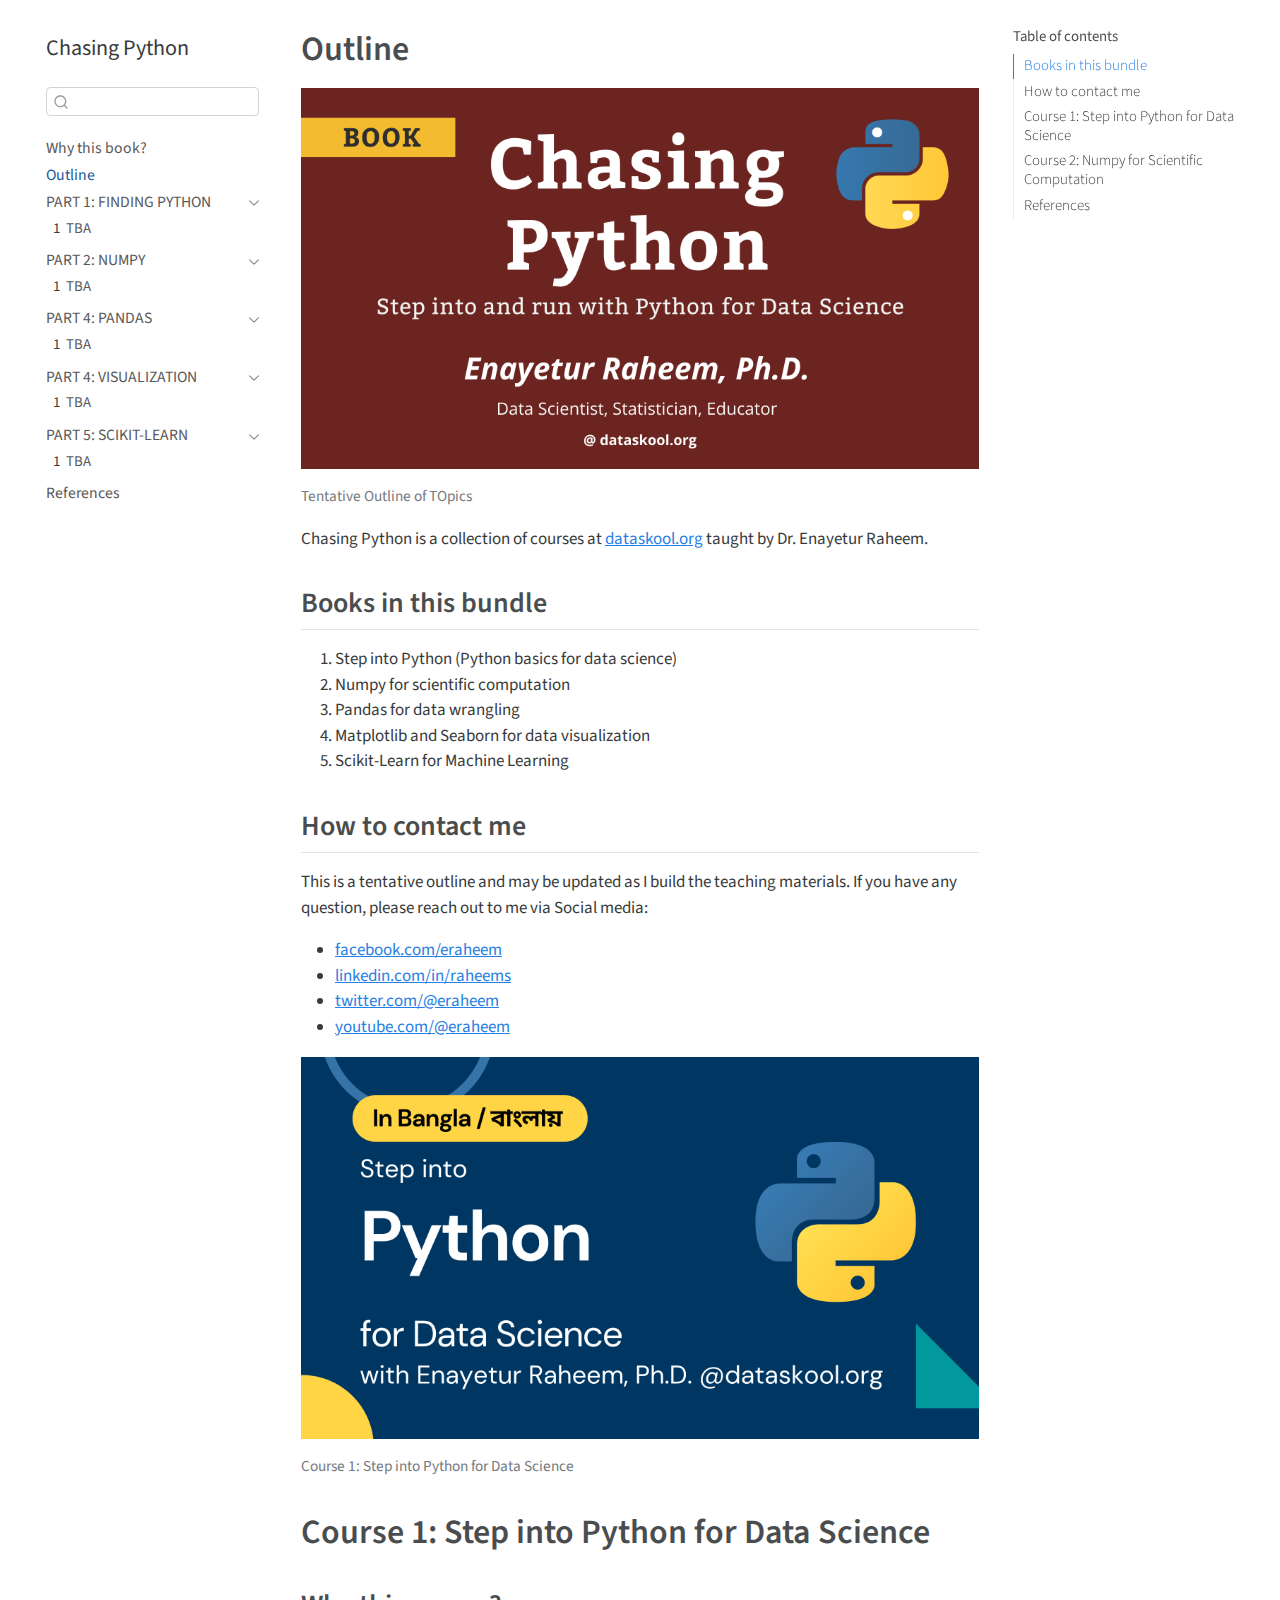
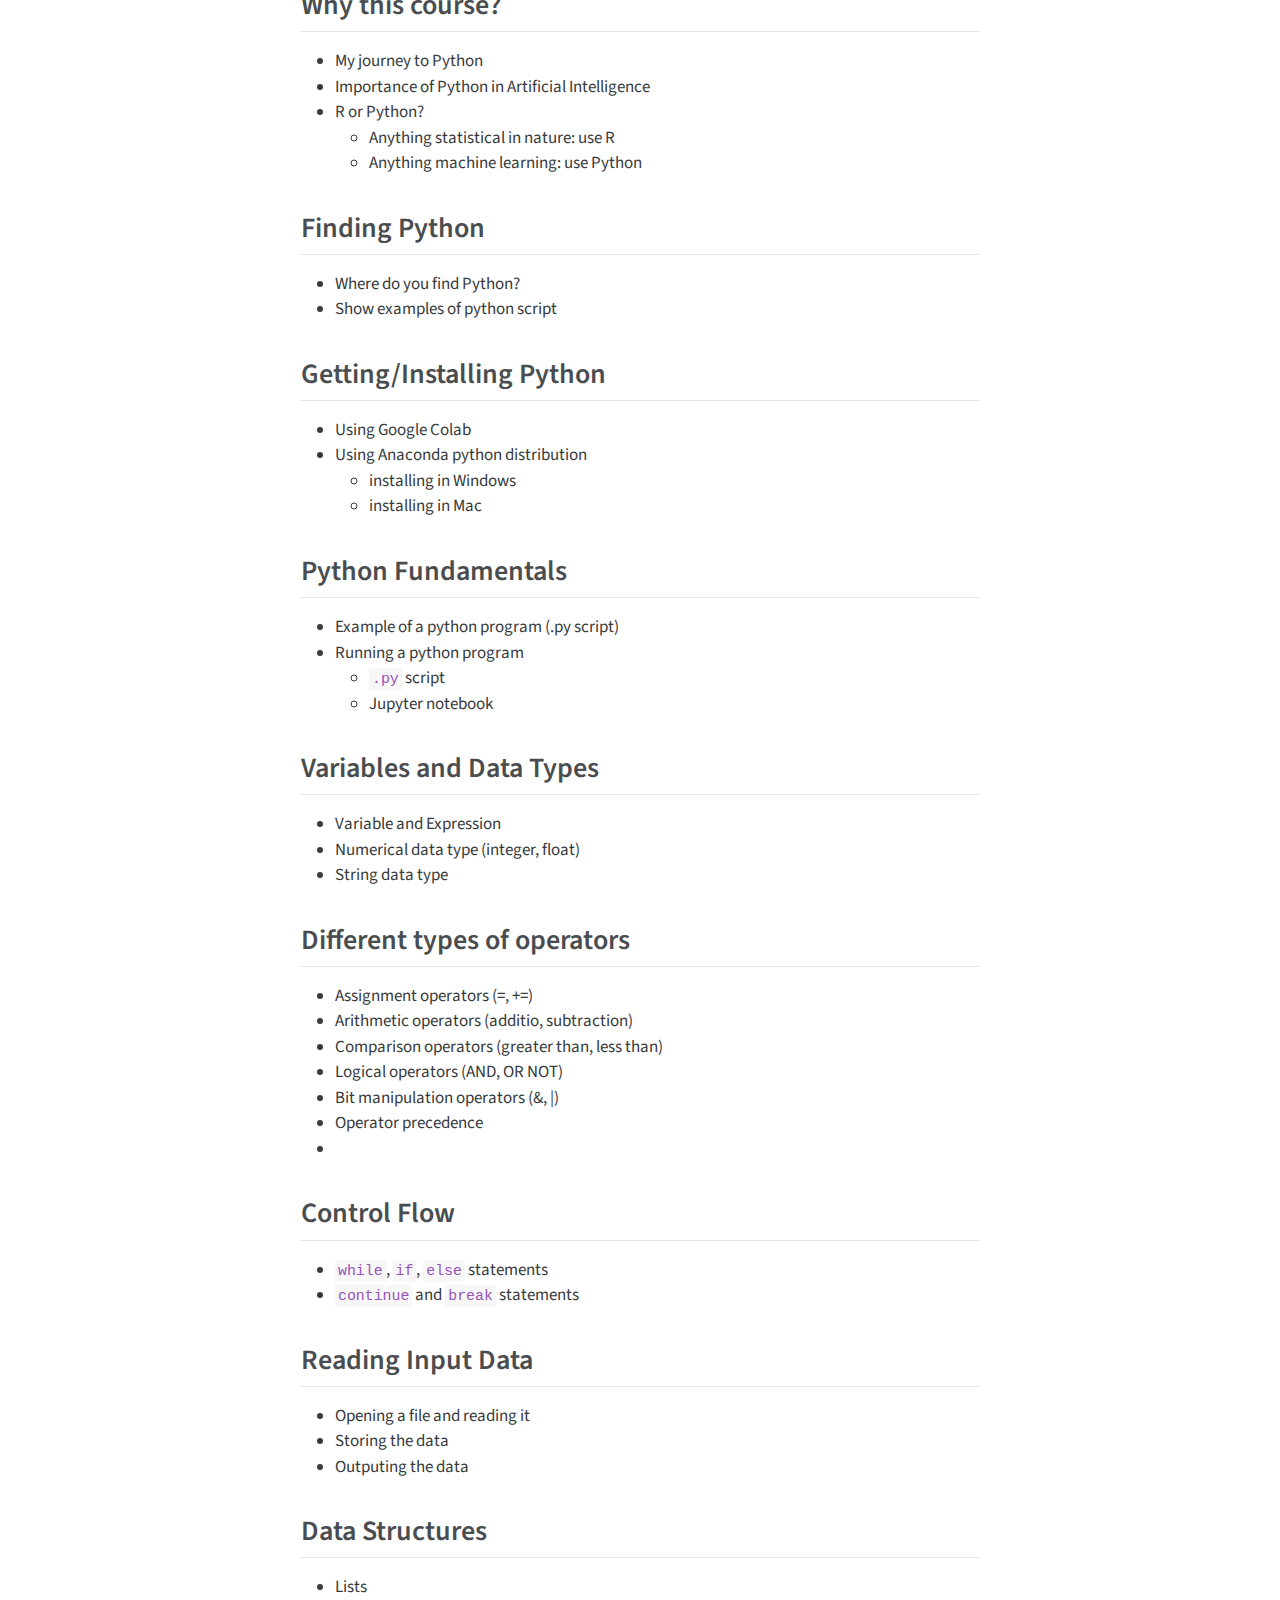
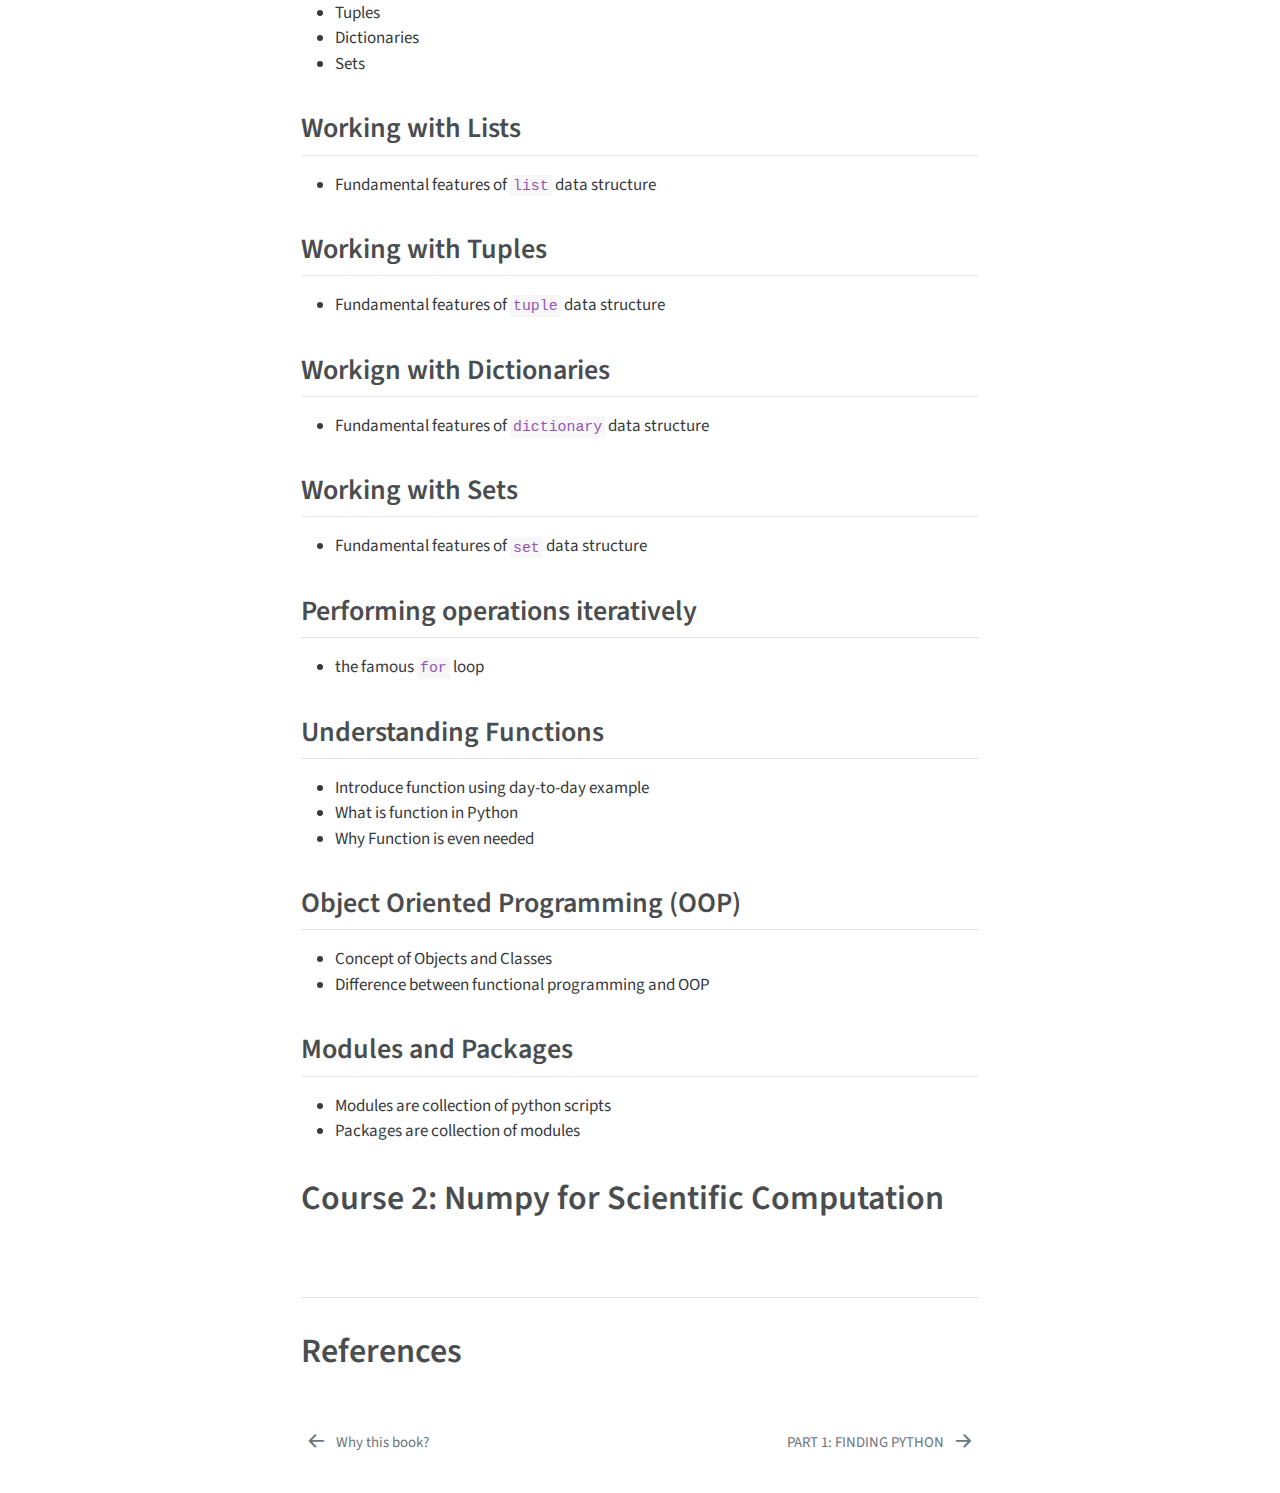
==== commit 20d7343f: "added cover image on outline page" ====
--- a/_book/outline.html
+++ b/_book/outline.html
@@ -6,6 +6,7 @@
 
 <meta name="viewport" content="width=device-width, initial-scale=1.0, user-scalable=yes">
 
+<meta name="description" content="This book teaches Python programming fundamentals and data analytic stack to help you stepping into and runing with Python for data science. Python is an excellent programming language for data science and machine learning due to its simplicity, versatility, and the wealth of libraries available in its data analytic stack, including NumPy, Pandas, Matplotlib and Seaborn.">
 
 <title>Chasing Python - Outline</title>
 <style>
@@ -280,6 +281,12 @@
 
 </header>
 
+<div class="quarto-figure quarto-figure-center">
+<figure class="figure">
+<p><img src="images/pybook-cover.png" class="img-fluid figure-img"></p>
+<figcaption class="figure-caption">Tentative Outline of TOpics</figcaption>
+</figure>
+</div>
 <p>Chasing Python is a collection of courses at <a href="https://dataskool.org/courses/python" target="_blank">dataskool.org</a> taught by Dr.&nbsp;Enayetur Raheem.</p>
 <section id="books-in-this-bundle" class="level2">
 <h2 class="anchored" data-anchor-id="books-in-this-bundle">Books in this bundle</h2>
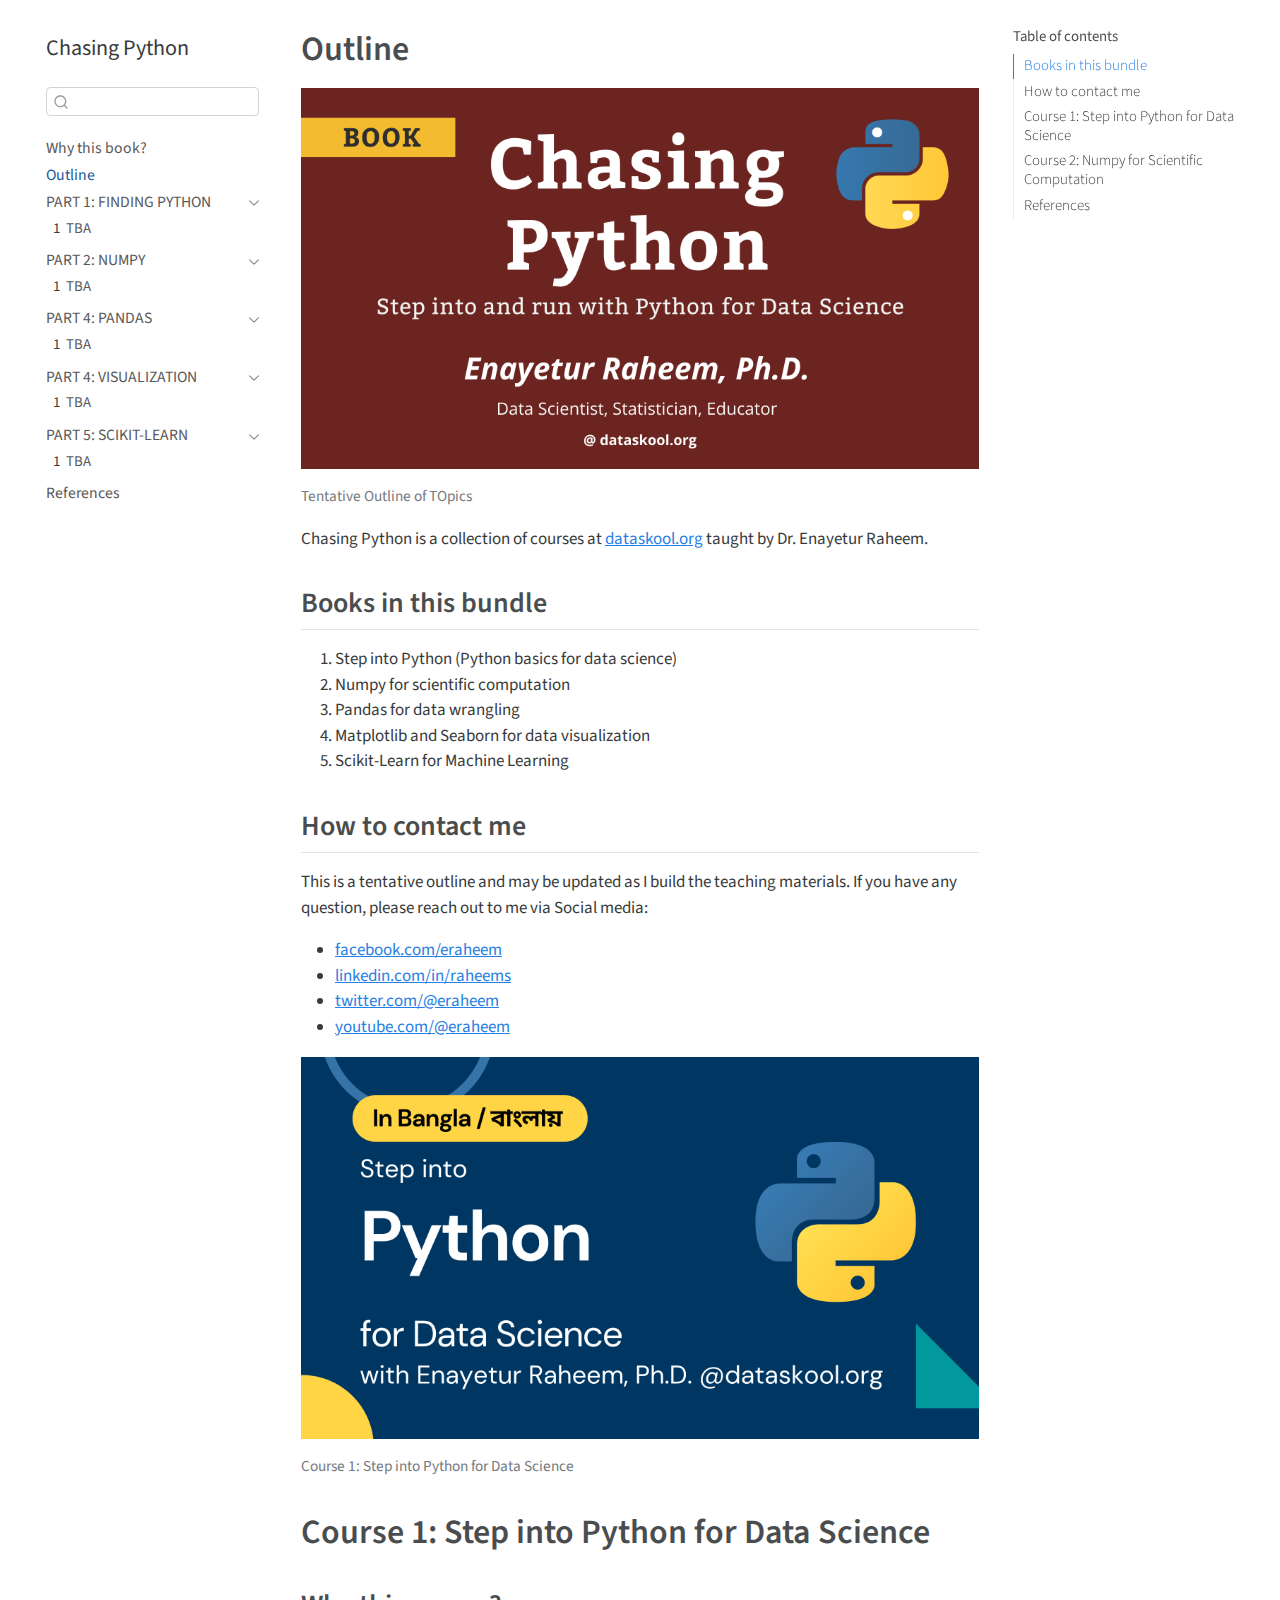
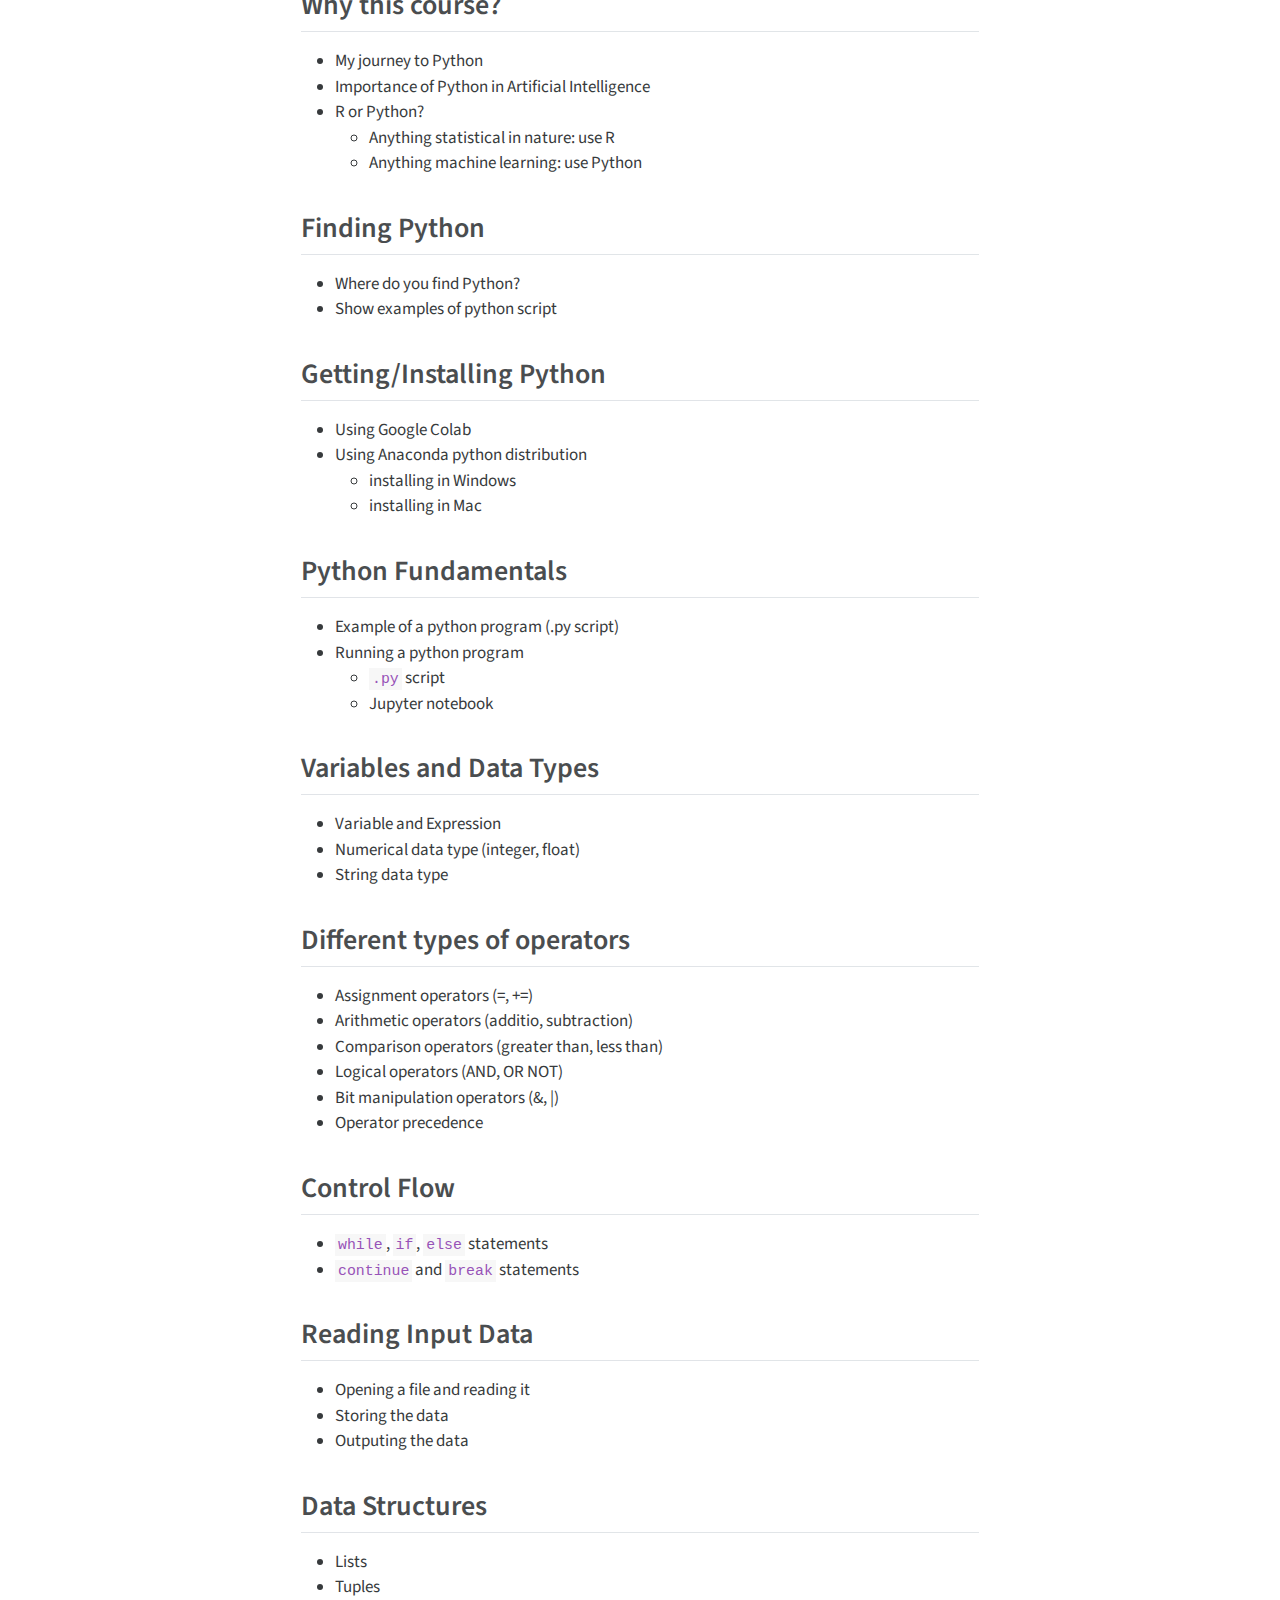
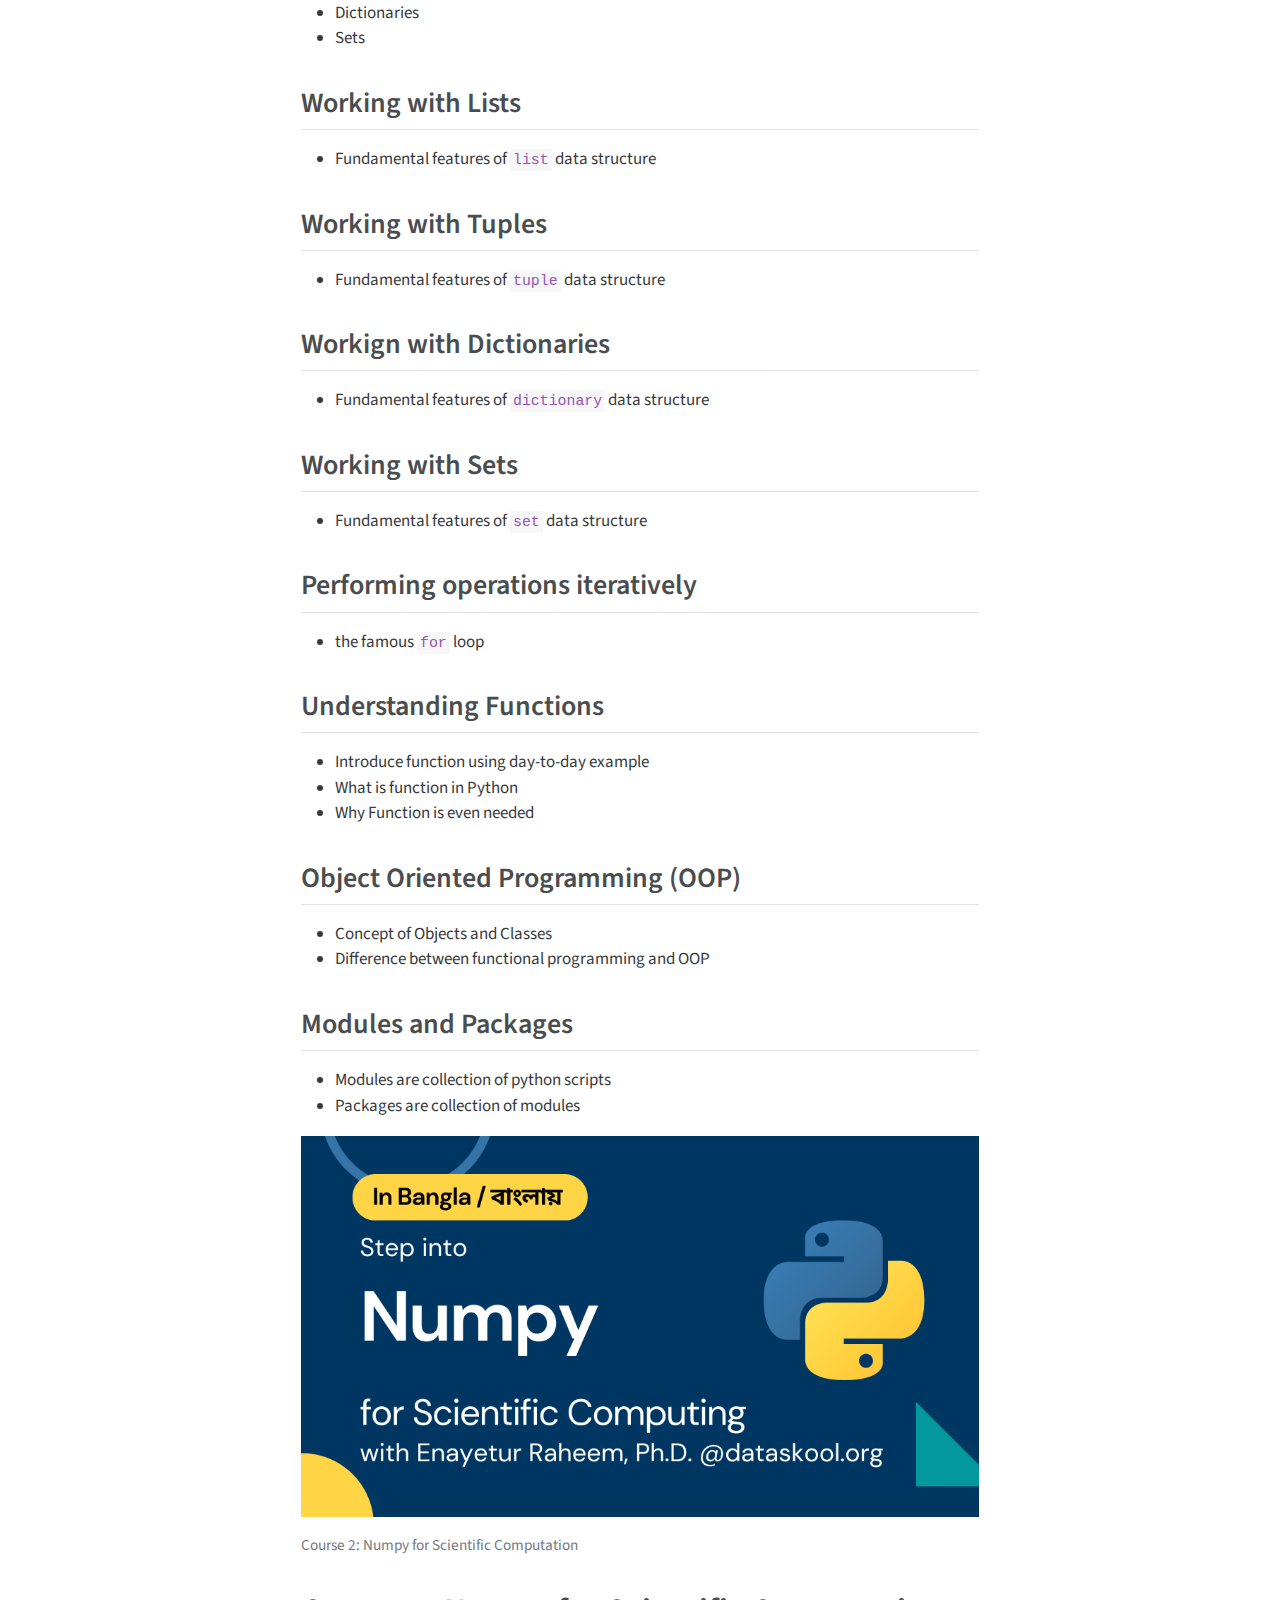
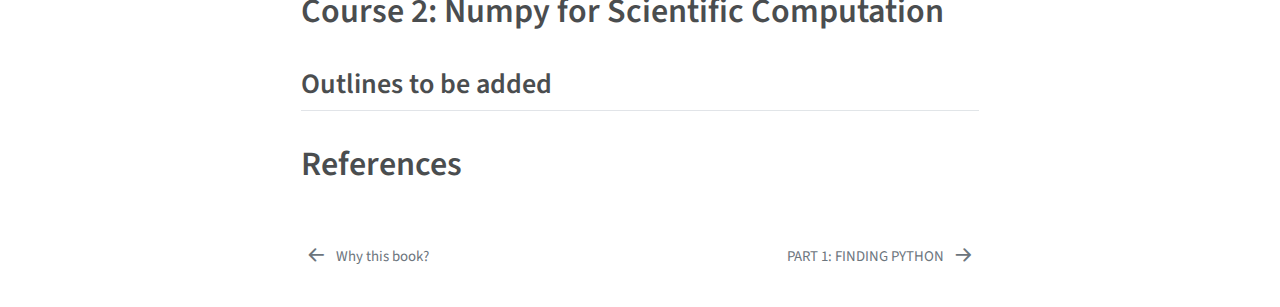
==== commit de5e9230: "added cover image on outline page" ====
--- a/_book/outline.html
+++ b/_book/outline.html
@@ -6,7 +6,7 @@
 
 <meta name="viewport" content="width=device-width, initial-scale=1.0, user-scalable=yes">
 
-<meta name="description" content="This book teaches Python programming fundamentals and data analytic stack to help you stepping into and runing with Python for data science. Python is an excellent programming language for data science and machine learning due to its simplicity, versatility, and the wealth of libraries available in its data analytic stack, including NumPy, Pandas, Matplotlib and Seaborn.">
+<meta name="description" content="This book teaches Python programming fundamentals and data analytic stack to help you learning Python for data science in small steps. Python is an excellent programming language for data science and machine learning due to its simplicity, versatility, and the wealth of libraries available in its data analytic stack, including NumPy, Pandas, Matplotlib and Seaborn.">
 
 <title>Chasing Python - Outline</title>
 <style>
@@ -255,7 +255,7 @@
   </ul></li>
   <li><a href="#course-2-numpy-for-scientific-computation" id="toc-course-2-numpy-for-scientific-computation" class="nav-link" data-scroll-target="#course-2-numpy-for-scientific-computation">Course 2: Numpy for Scientific Computation</a>
   <ul class="collapse">
-  <li><a href="#section" id="toc-section" class="nav-link" data-scroll-target="#section"></a></li>
+  <li><a href="#outlines-to-be-added" id="toc-outlines-to-be-added" class="nav-link" data-scroll-target="#outlines-to-be-added">Outlines to be added</a></li>
   </ul></li>
   <li><a href="#references" id="toc-references" class="nav-link" data-scroll-target="#references">References</a></li>
   </ul>
@@ -374,7 +374,6 @@
 <li>Logical operators (AND, OR NOT)</li>
 <li>Bit manipulation operators (&amp;, |)</li>
 <li>Operator precedence</li>
-<li></li>
 </ul>
 </section>
 <section id="control-flow" class="level2">
@@ -452,12 +451,18 @@
 <li>Modules are collection of python scripts</li>
 <li>Packages are collection of modules</li>
 </ul>
+<div class="quarto-figure quarto-figure-center">
+<figure class="figure">
+<p><img src="images/course-card-numpy-for-sci-comp.png" class="img-fluid figure-img"></p>
+<figcaption class="figure-caption">Course 2: Numpy for Scientific Computation</figcaption>
+</figure>
+</div>
 </section>
 </section>
 <section id="course-2-numpy-for-scientific-computation" class="level1">
 <h1>Course 2: Numpy for Scientific Computation</h1>
-<section id="section" class="level2">
-<h2 class="anchored" data-anchor-id="section"></h2>
+<section id="outlines-to-be-added" class="level2">
+<h2 class="anchored" data-anchor-id="outlines-to-be-added">Outlines to be added</h2>
 </section>
 </section>
 <section id="references" class="level1 unnumbered">
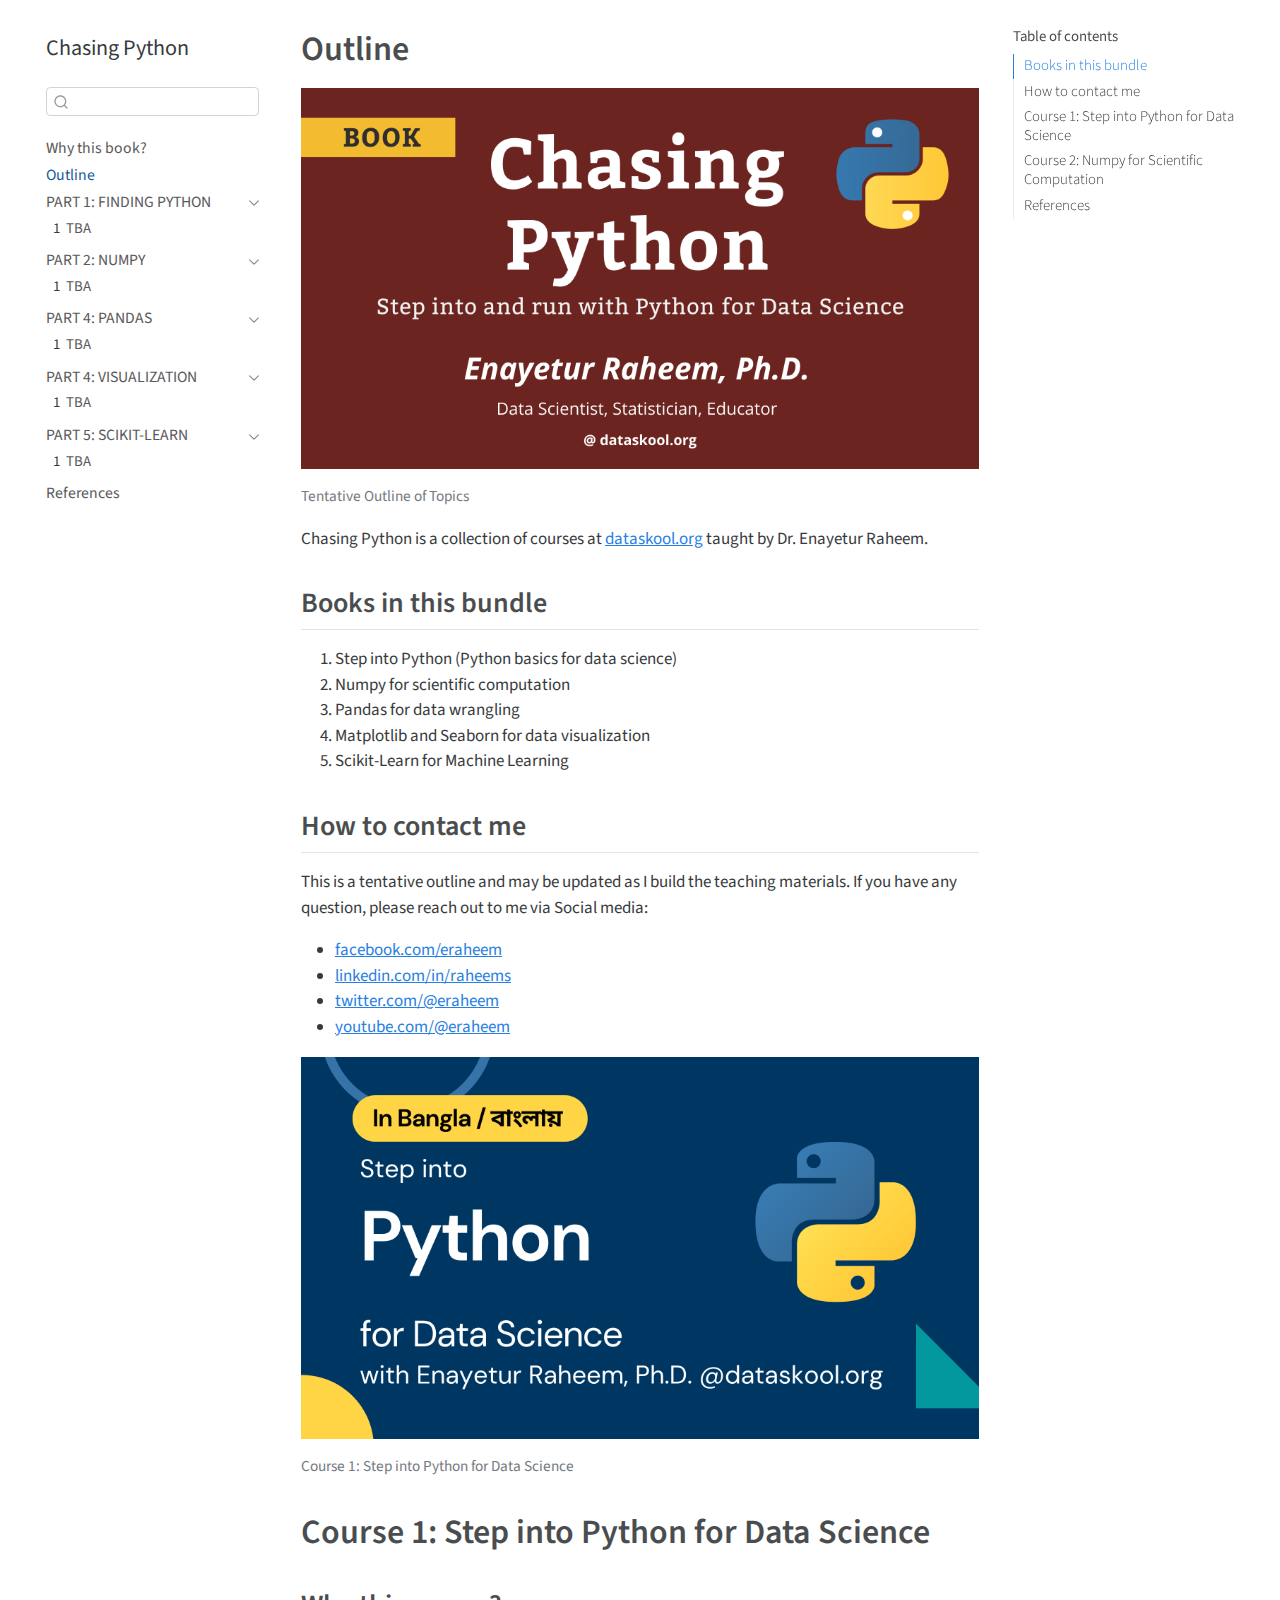
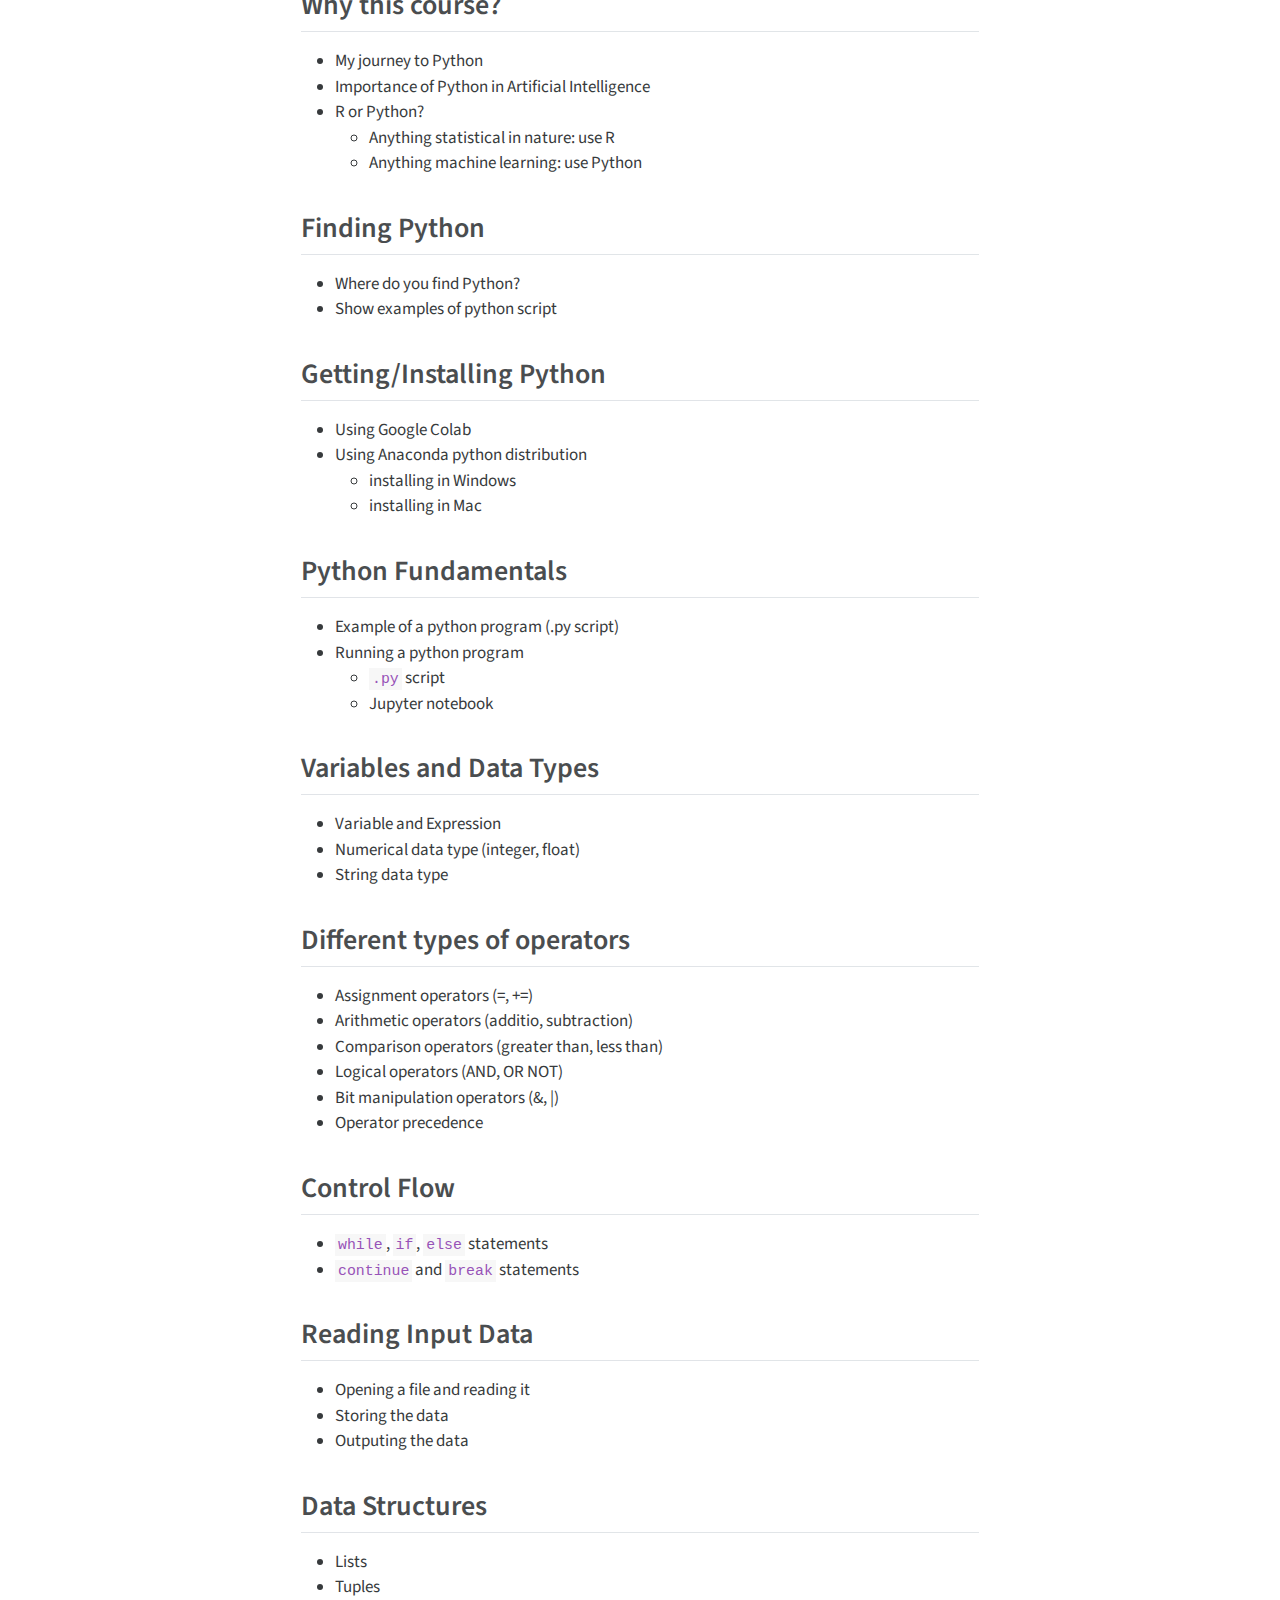
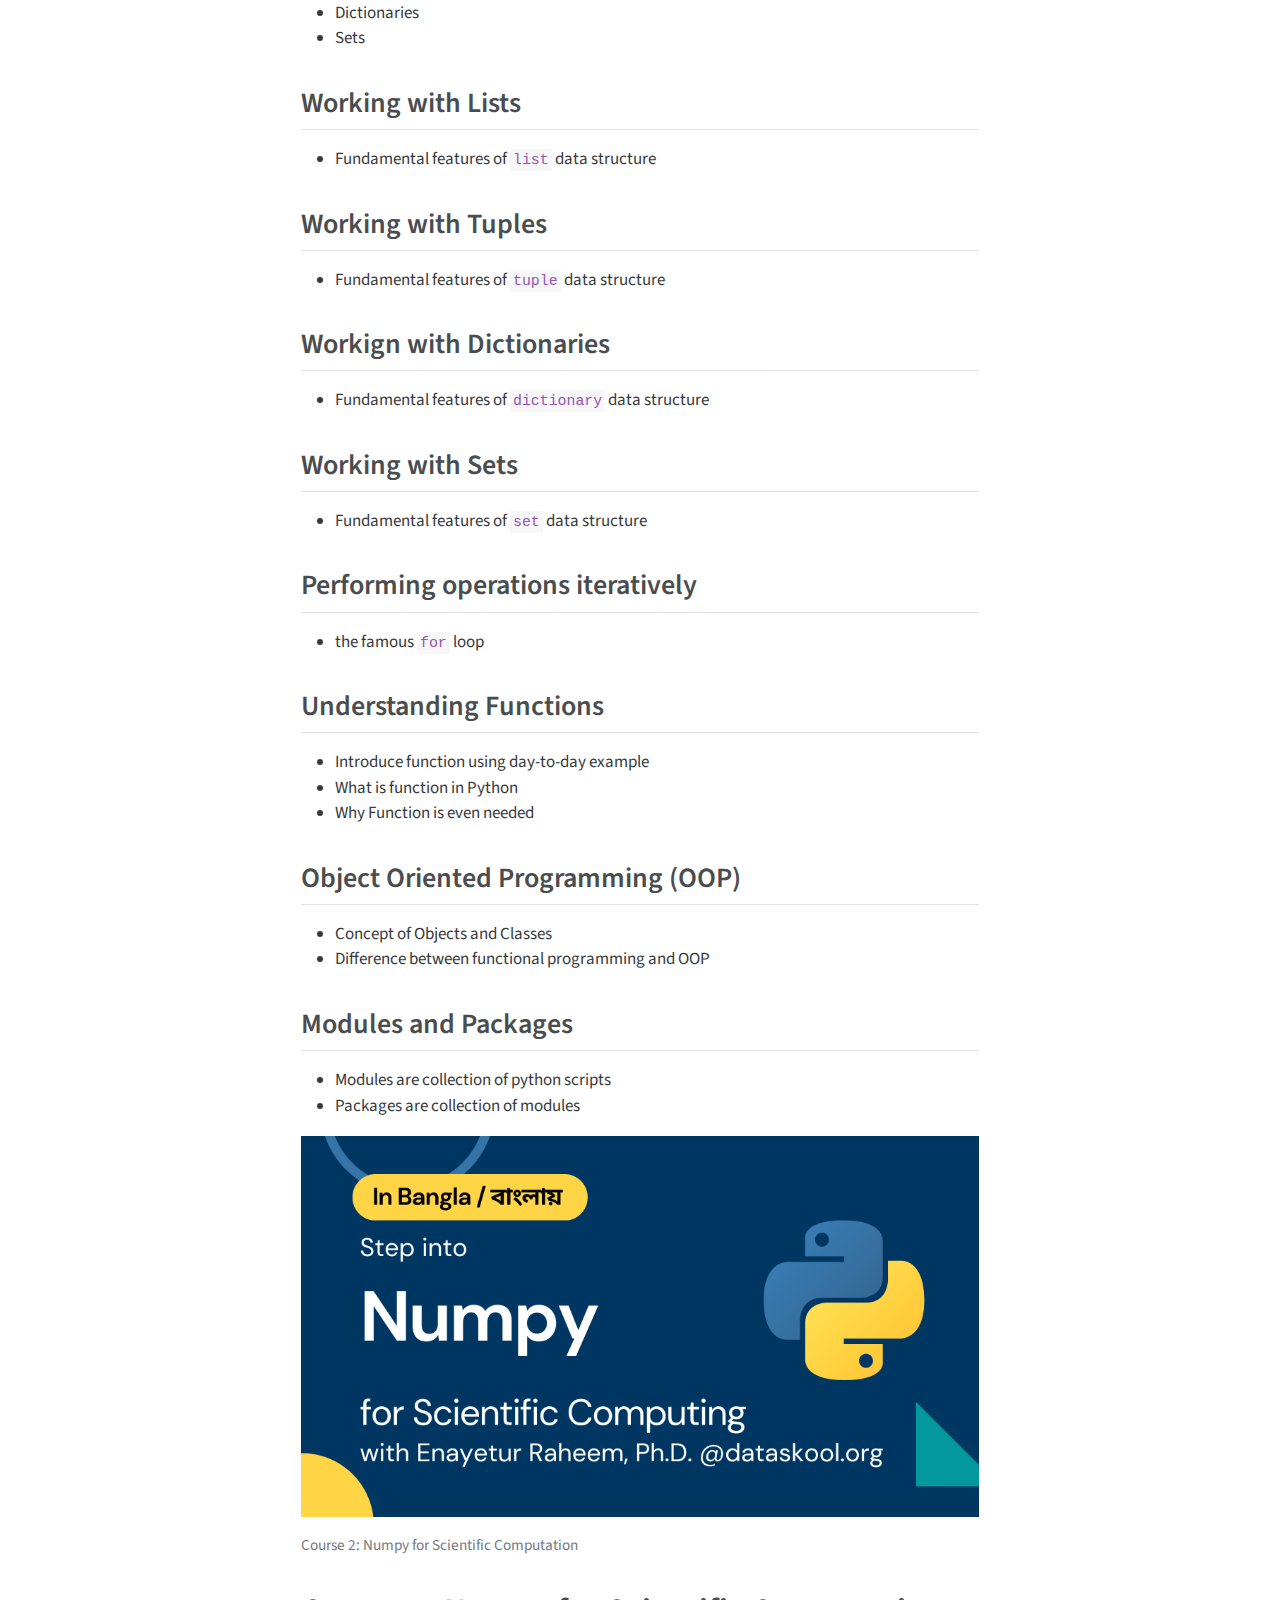
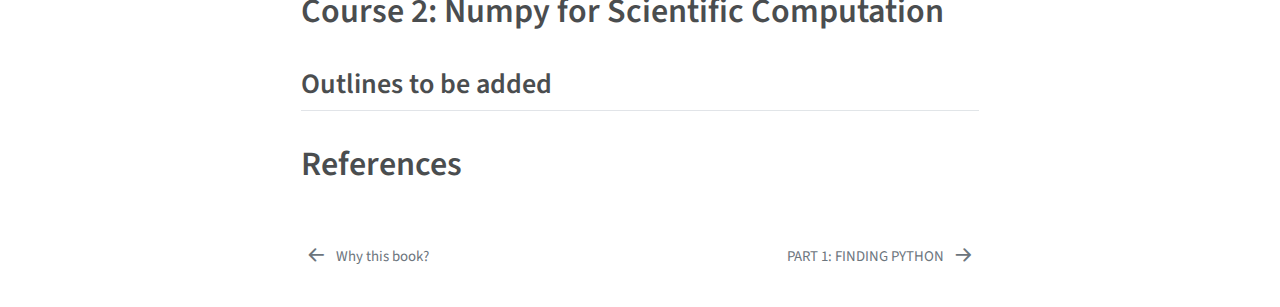
==== commit 40454e56: "added meta description + cover image" ====
--- a/_book/outline.html
+++ b/_book/outline.html
@@ -284,7 +284,7 @@
 <div class="quarto-figure quarto-figure-center">
 <figure class="figure">
 <p><img src="images/pybook-cover.png" class="img-fluid figure-img"></p>
-<figcaption class="figure-caption">Tentative Outline of TOpics</figcaption>
+<figcaption class="figure-caption">Tentative Outline of Topics</figcaption>
 </figure>
 </div>
 <p>Chasing Python is a collection of courses at <a href="https://dataskool.org/courses/python" target="_blank">dataskool.org</a> taught by Dr.&nbsp;Enayetur Raheem.</p>
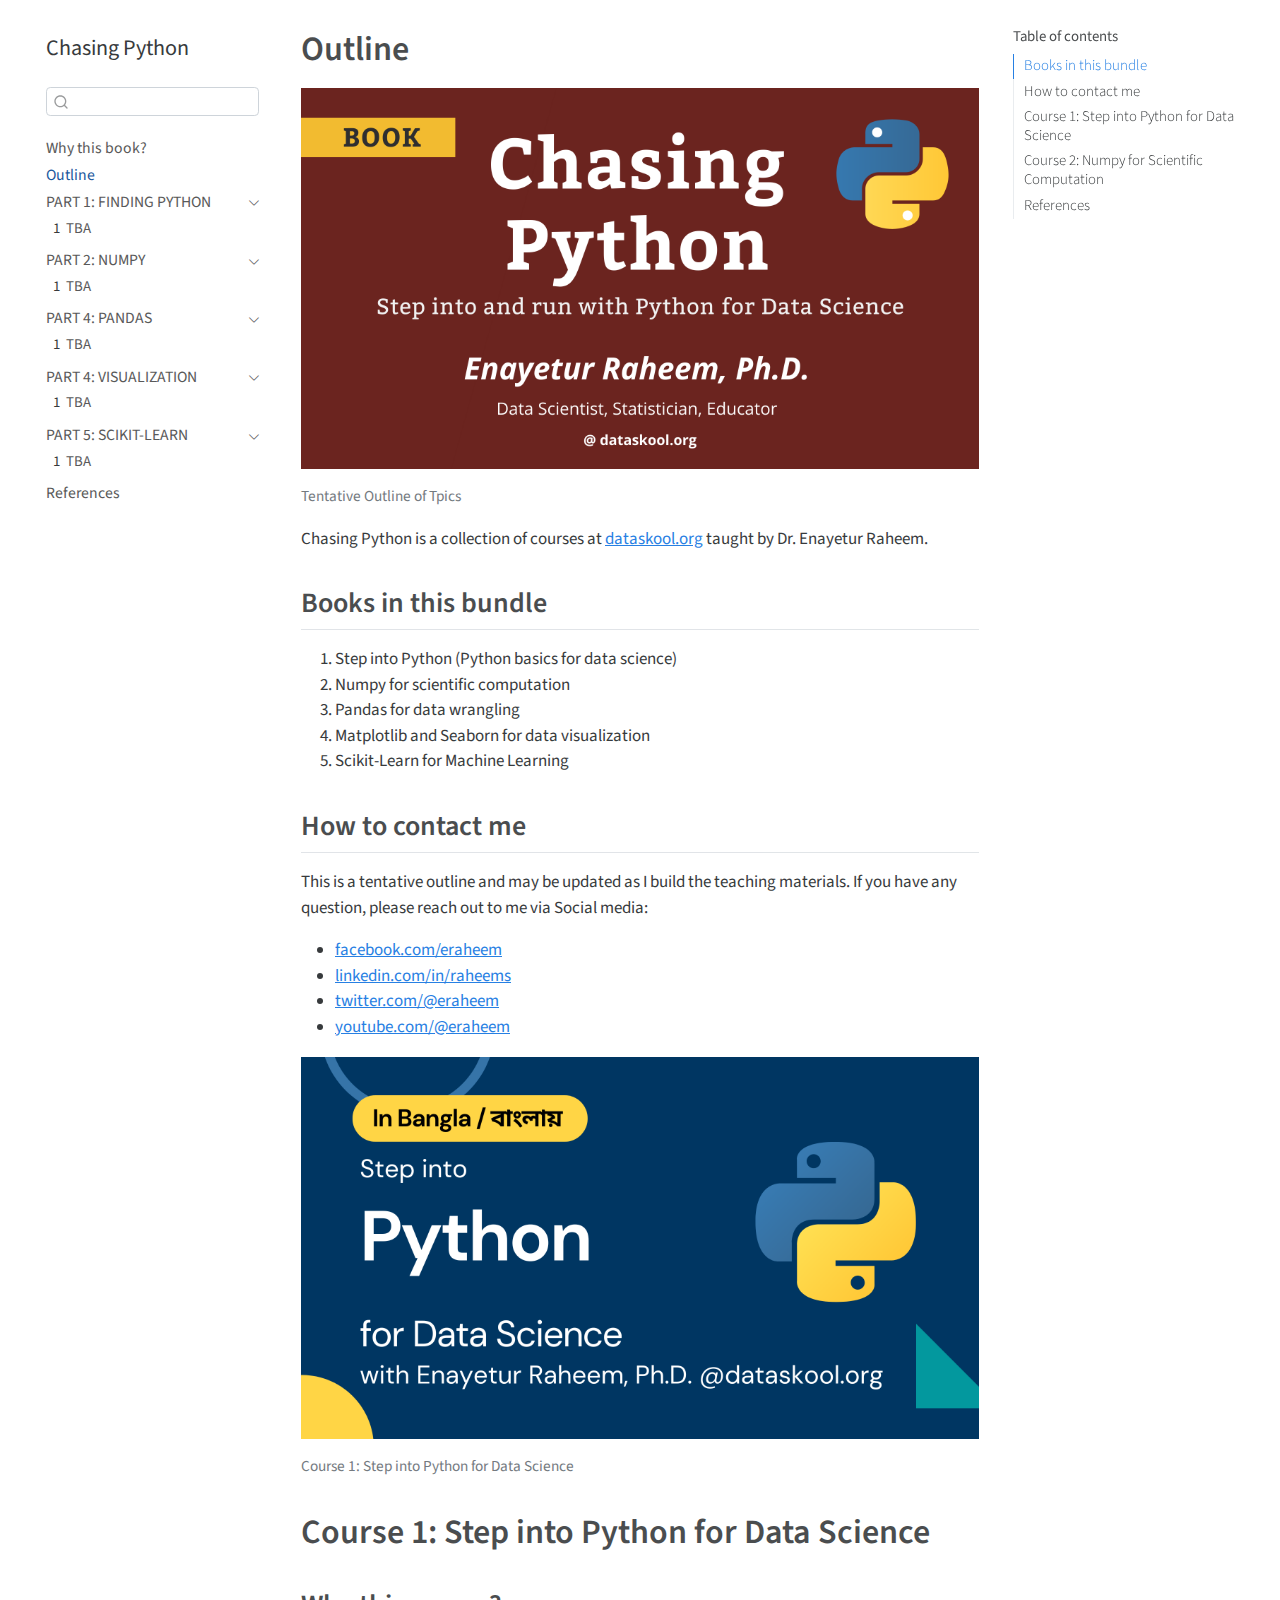
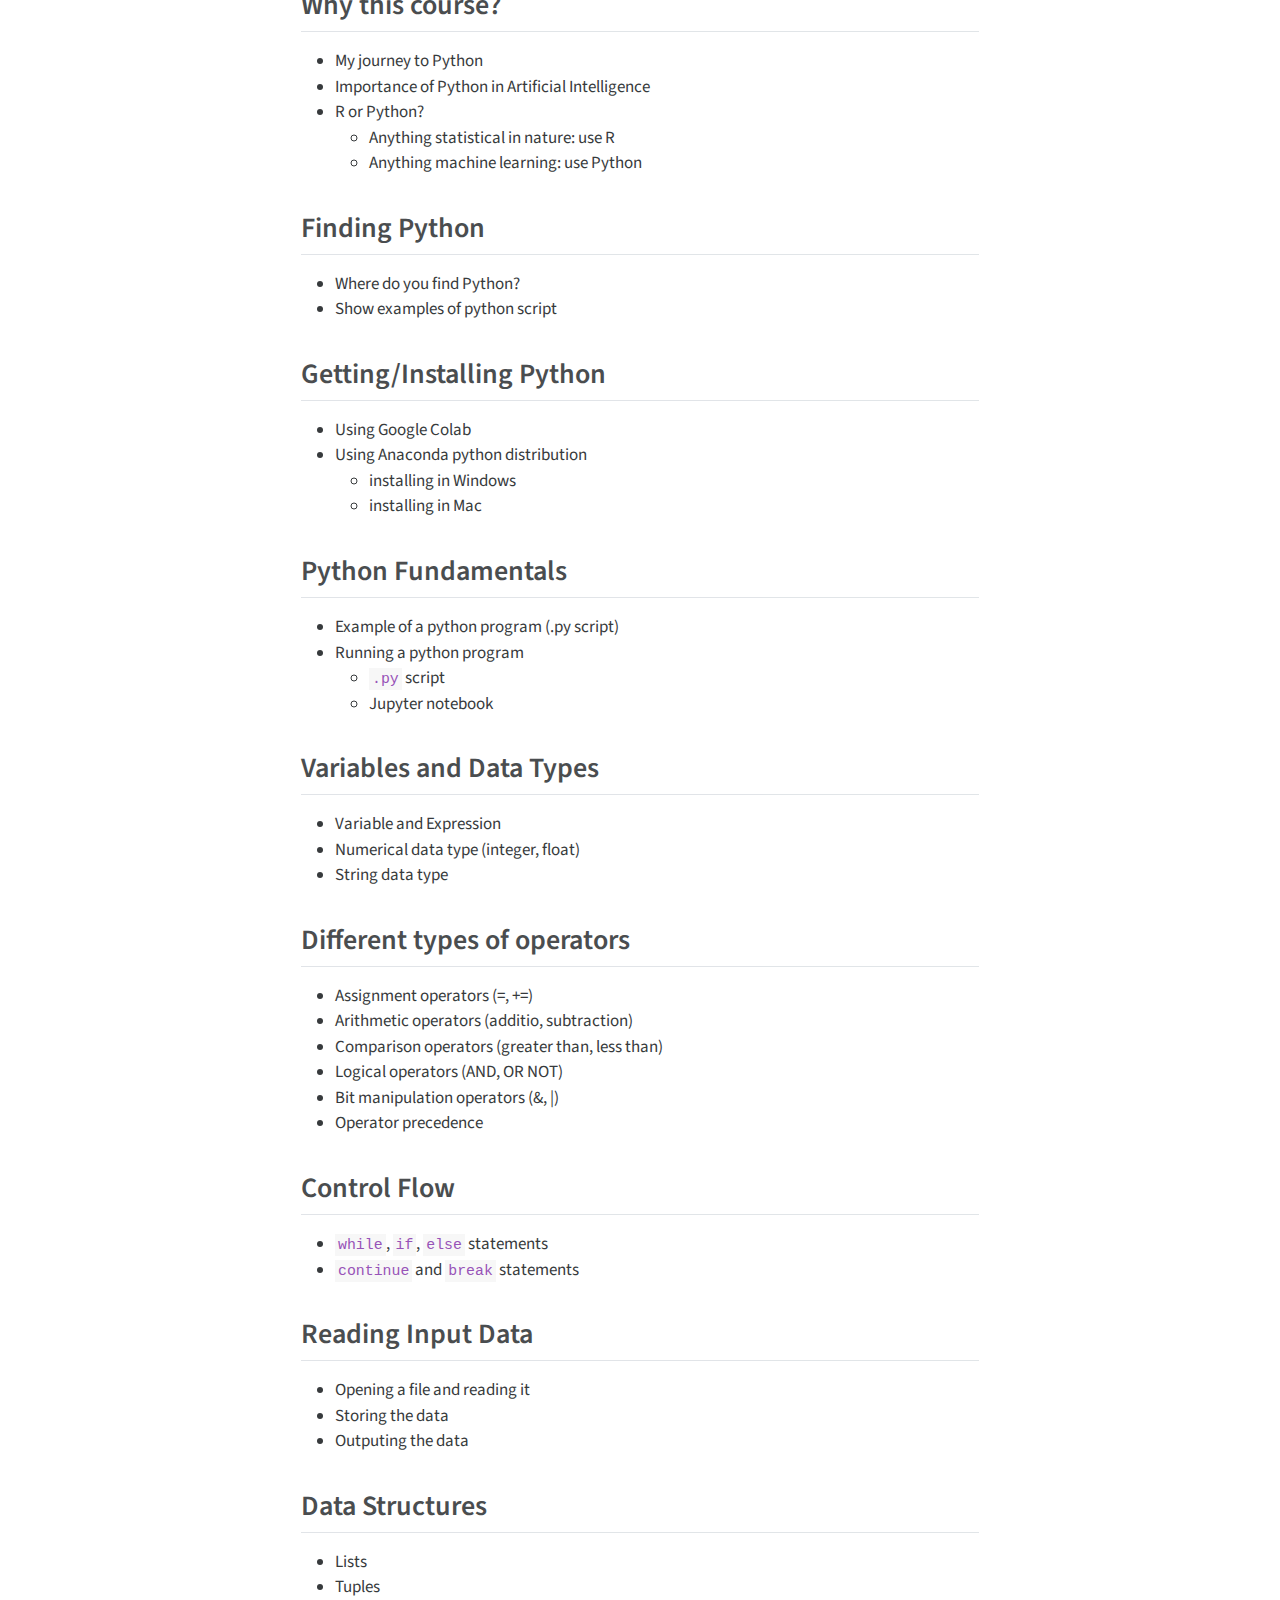
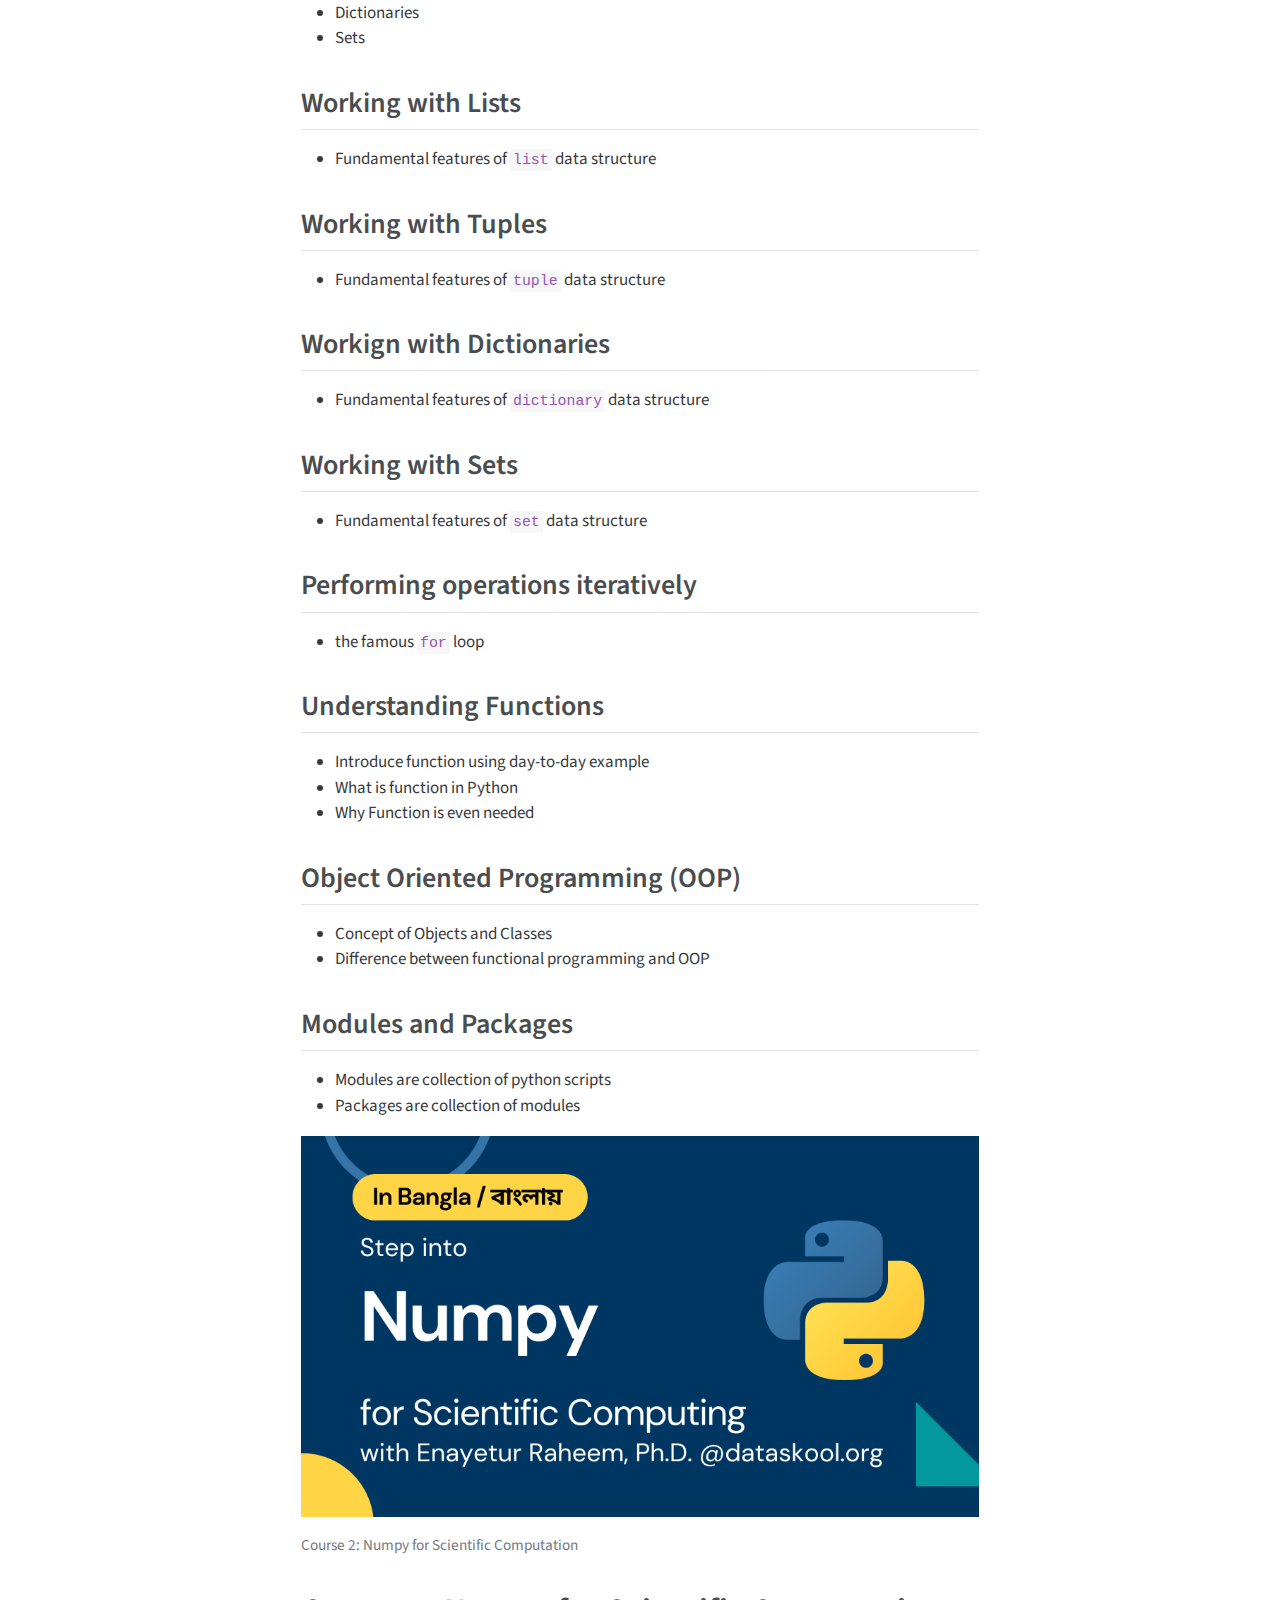
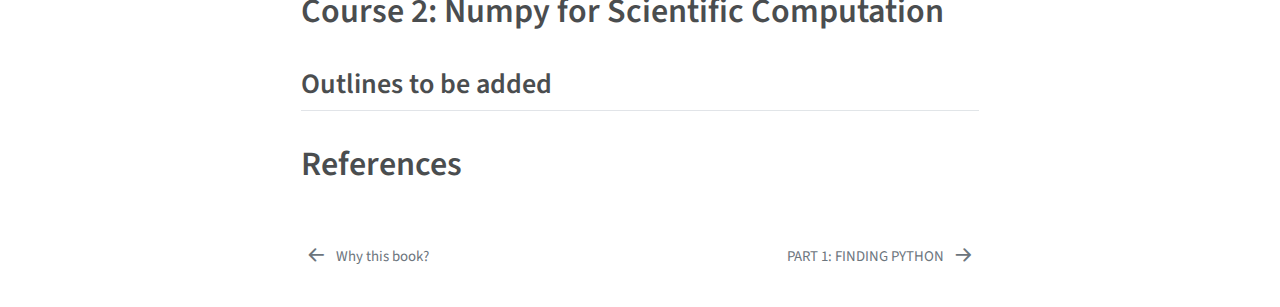
==== commit 6af6e45e: "updated part 1 title" ====
--- a/_book/outline.html
+++ b/_book/outline.html
@@ -284,7 +284,7 @@
 <div class="quarto-figure quarto-figure-center">
 <figure class="figure">
 <p><img src="images/pybook-cover.png" class="img-fluid figure-img"></p>
-<figcaption class="figure-caption">Tentative Outline of Topics</figcaption>
+<figcaption class="figure-caption">Tentative Outline of Tpics</figcaption>
 </figure>
 </div>
 <p>Chasing Python is a collection of courses at <a href="https://dataskool.org/courses/python" target="_blank">dataskool.org</a> taught by Dr.&nbsp;Enayetur Raheem.</p>
